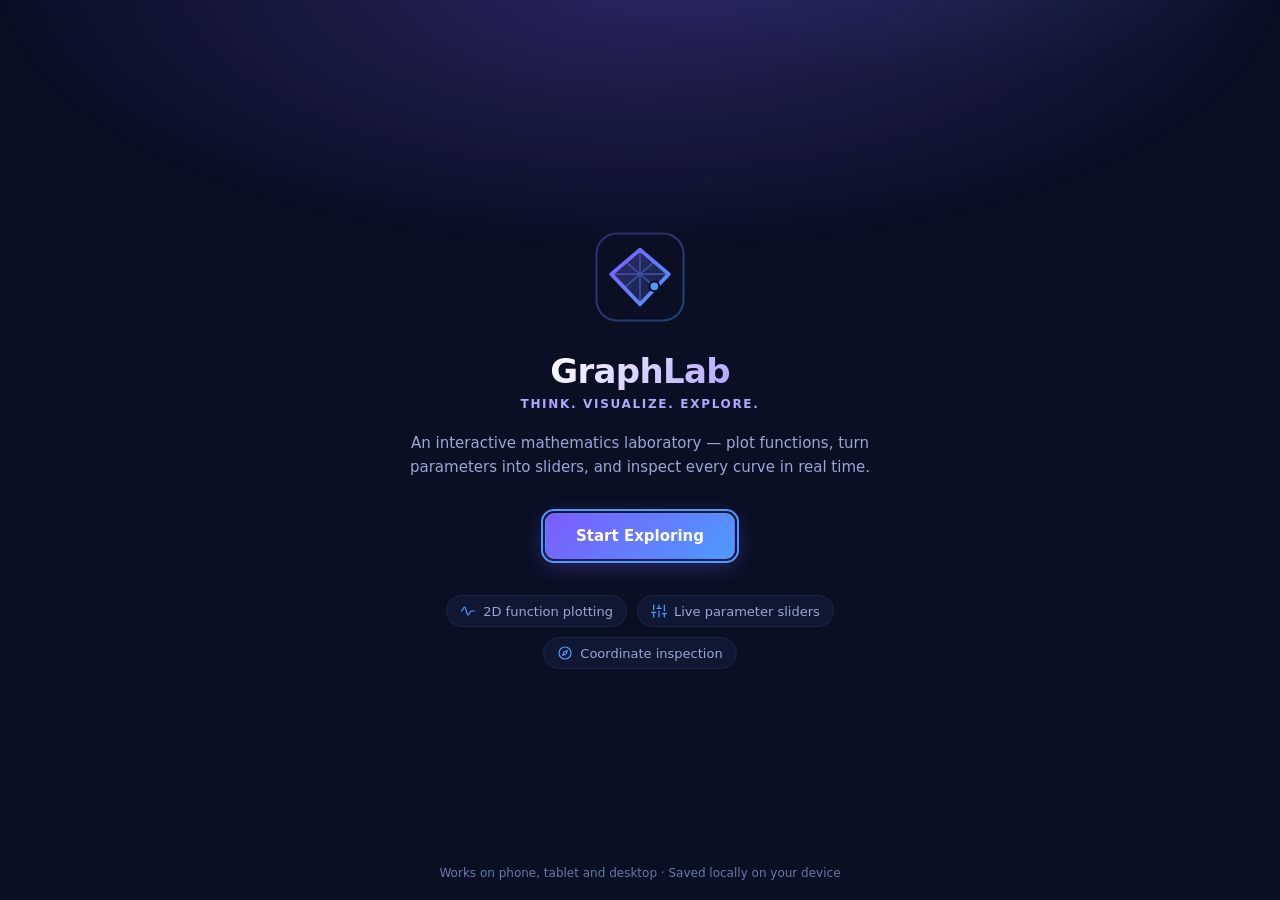
==== index.html @ 3c0cd913 "Add PWA support: installable app icon, manifest and offline service worker" ====
<!doctype html>
<html lang="en">
  <head>
    <meta charset="UTF-8" />
    <meta name="viewport" content="width=device-width, initial-scale=1.0, maximum-scale=1.0, user-scalable=no, viewport-fit=cover" />
    <meta name="theme-color" content="#0a0f24" />
    <meta name="mobile-web-app-capable" content="yes" />
    <meta name="apple-mobile-web-app-capable" content="yes" />
    <meta name="apple-mobile-web-app-status-bar-style" content="black-translucent" />
    <meta name="apple-mobile-web-app-title" content="GraphLab" />
    <link rel="manifest" href="./manifest.webmanifest" />
    <link rel="apple-touch-icon" href="./icons/apple-touch-icon.png" />
    <meta
      name="description"
      content="GraphLab - an interactive mathematics laboratory for exploring equations, functions and calculus."
    />
    <title>GraphLab - Think. Visualize. Explore.</title>
    <link rel="icon" type="image/png" sizes="32x32" href="./icons/favicon-32.png" />
    <link
      rel="icon"
      type="image/svg+xml"
      href="data:image/svg+xml,%3Csvg xmlns='http://www.w3.org/2000/svg' viewBox='0 0 64 64'%3E%3Crect width='64' height='64' rx='14' fill='%230a0f24'/%3E%3Cpath d='M12 46 L30 20 L44 38 L52 24' fill='none' stroke='%237c5cff' stroke-width='5' stroke-linecap='round' stroke-linejoin='round'/%3E%3Ccircle cx='30' cy='20' r='4.5' fill='%234d9bff'/%3E%3C/svg%3E"
    />
    <script type="module" crossorigin src="./assets/index-BhntzF3P.js"></script>
    <link rel="stylesheet" crossorigin href="./assets/index-BebjJDvP.css">
  </head>
  <body>
    <div id="root"></div>
  </body>
</html>
---- assets/index-BebjJDvP.css ----
@font-face{font-display:block;font-family:KaTeX_AMS;font-style:normal;font-weight:400;src:url(./KaTeX_AMS-Regular-BQhdFMY1.woff2) format("woff2"),url(./KaTeX_AMS-Regular-DMm9YOAa.woff) format("woff"),url(./KaTeX_AMS-Regular-DRggAlZN.ttf) format("truetype")}@font-face{font-display:block;font-family:KaTeX_Caligraphic;font-style:normal;font-weight:700;src:url(./KaTeX_Caligraphic-Bold-Dq_IR9rO.woff2) format("woff2"),url(./KaTeX_Caligraphic-Bold-BEiXGLvX.woff) format("woff"),url(./KaTeX_Caligraphic-Bold-ATXxdsX0.ttf) format("truetype")}@font-face{font-display:block;font-family:KaTeX_Caligraphic;font-style:normal;font-weight:400;src:url(./KaTeX_Caligraphic-Regular-Di6jR-x-.woff2) format("woff2"),url(./KaTeX_Caligraphic-Regular-CTRA-rTL.woff) format("woff"),url(./KaTeX_Caligraphic-Regular-wX97UBjC.ttf) format("truetype")}@font-face{font-display:block;font-family:KaTeX_Fraktur;font-style:normal;font-weight:700;src:url(./KaTeX_Fraktur-Bold-CL6g_b3V.woff2) format("woff2"),url(./KaTeX_Fraktur-Bold-BsDP51OF.woff) format("woff"),url(./KaTeX_Fraktur-Bold-BdnERNNW.ttf) format("truetype")}@font-face{font-display:block;font-family:KaTeX_Fraktur;font-style:normal;font-weight:400;src:url(./KaTeX_Fraktur-Regular-CTYiF6lA.woff2) format("woff2"),url(./KaTeX_Fraktur-Regular-Dxdc4cR9.woff) format("woff"),url(./KaTeX_Fraktur-Regular-CB_wures.ttf) format("truetype")}@font-face{font-display:block;font-family:KaTeX_Main;font-style:normal;font-weight:700;src:url(./KaTeX_Main-Bold-Cx986IdX.woff2) format("woff2"),url(./KaTeX_Main-Bold-Jm3AIy58.woff) format("woff"),url(./KaTeX_Main-Bold-waoOVXN0.ttf) format("truetype")}@font-face{font-display:block;font-family:KaTeX_Main;font-style:italic;font-weight:700;src:url(./KaTeX_Main-BoldItalic-DxDJ3AOS.woff2) format("woff2"),url(./KaTeX_Main-BoldItalic-SpSLRI95.woff) format("woff"),url(./KaTeX_Main-BoldItalic-DzxPMmG6.ttf) format("truetype")}@font-face{font-display:block;font-family:KaTeX_Main;font-style:italic;font-weight:400;src:url(./KaTeX_Main-Italic-NWA7e6Wa.woff2) format("woff2"),url(./KaTeX_Main-Italic-BMLOBm91.woff) format("woff"),url(./KaTeX_Main-Italic-3WenGoN9.ttf) format("truetype")}@font-face{font-display:block;font-family:KaTeX_Main;font-style:normal;font-weight:400;src:url(./KaTeX_Main-Regular-B22Nviop.woff2) format("woff2"),url(./KaTeX_Main-Regular-Dr94JaBh.woff) format("woff"),url(./KaTeX_Main-Regular-ypZvNtVU.ttf) format("truetype")}@font-face{font-display:block;font-family:KaTeX_Math;font-style:italic;font-weight:700;src:url(./KaTeX_Math-BoldItalic-CZnvNsCZ.woff2) format("woff2"),url(./KaTeX_Math-BoldItalic-iY-2wyZ7.woff) format("woff"),url(./KaTeX_Math-BoldItalic-B3XSjfu4.ttf) format("truetype")}@font-face{font-display:block;font-family:KaTeX_Math;font-style:italic;font-weight:400;src:url(./KaTeX_Math-Italic-t53AETM-.woff2) format("woff2"),url(./KaTeX_Math-Italic-DA0__PXp.woff) format("woff"),url(./KaTeX_Math-Italic-flOr_0UB.ttf) format("truetype")}@font-face{font-display:block;font-family:KaTeX_SansSerif;font-style:normal;font-weight:700;src:url(./KaTeX_SansSerif-Bold-D1sUS0GD.woff2) format("woff2"),url(./KaTeX_SansSerif-Bold-DbIhKOiC.woff) format("woff"),url(./KaTeX_SansSerif-Bold-CFMepnvq.ttf) format("truetype")}@font-face{font-display:block;font-family:KaTeX_SansSerif;font-style:italic;font-weight:400;src:url(./KaTeX_SansSerif-Italic-C3H0VqGB.woff2) format("woff2"),url(./KaTeX_SansSerif-Italic-DN2j7dab.woff) format("woff"),url(./KaTeX_SansSerif-Italic-YYjJ1zSn.ttf) format("truetype")}@font-face{font-display:block;font-family:KaTeX_SansSerif;font-style:normal;font-weight:400;src:url(./KaTeX_SansSerif-Regular-DDBCnlJ7.woff2) format("woff2"),url(./KaTeX_SansSerif-Regular-CS6fqUqJ.woff) format("woff"),url(./KaTeX_SansSerif-Regular-BNo7hRIc.ttf) format("truetype")}@font-face{font-display:block;font-family:KaTeX_Script;font-style:normal;font-weight:400;src:url(./KaTeX_Script-Regular-D3wIWfF6.woff2) format("woff2"),url(./KaTeX_Script-Regular-D5yQViql.woff) format("woff"),url(./KaTeX_Script-Regular-C5JkGWo-.ttf) format("truetype")}@font-face{font-display:block;font-family:KaTeX_Size1;font-style:normal;font-weight:400;src:url(./KaTeX_Size1-Regular-mCD8mA8B.woff2) format("woff2"),url(./KaTeX_Size1-Regular-C195tn64.woff) format("woff"),url(./KaTeX_Size1-Regular-Dbsnue_I.ttf) format("truetype")}@font-face{font-display:block;font-family:KaTeX_Size2;font-style:normal;font-weight:400;src:url(./KaTeX_Size2-Regular-Dy4dx90m.woff2) format("woff2"),url(./KaTeX_Size2-Regular-oD1tc_U0.woff) format("woff"),url(./KaTeX_Size2-Regular-B7gKUWhC.ttf) format("truetype")}@font-face{font-display:block;font-family:KaTeX_Size3;font-style:normal;font-weight:400;src:url([data-uri]) format("woff2"),url(./KaTeX_Size3-Regular-CTq5MqoE.woff) format("woff"),url(./KaTeX_Size3-Regular-DgpXs0kz.ttf) format("truetype")}@font-face{font-display:block;font-family:KaTeX_Size4;font-style:normal;font-weight:400;src:url(./KaTeX_Size4-Regular-Dl5lxZxV.woff2) format("woff2"),url(./KaTeX_Size4-Regular-BF-4gkZK.woff) format("woff"),url(./KaTeX_Size4-Regular-DWFBv043.ttf) format("truetype")}@font-face{font-display:block;font-family:KaTeX_Typewriter;font-style:normal;font-weight:400;src:url(./KaTeX_Typewriter-Regular-CO6r4hn1.woff2) format("woff2"),url(./KaTeX_Typewriter-Regular-C0xS9mPB.woff) format("woff"),url(./KaTeX_Typewriter-Regular-D3Ib7_Hf.ttf) format("truetype")}.katex{font: 1.21em KaTeX_Main,Times New Roman,serif;line-height:1.2;position:relative;text-indent:0;text-rendering:auto}.katex *{-ms-high-contrast-adjust:none!important;border-color:currentColor}.katex .katex-version:after{content:"0.16.47"}.katex .katex-mathml{border:0;-webkit-clip-path:inset(50%);clip-path:inset(50%);height:1px;overflow:hidden;padding:0;position:absolute;width:1px}.katex .katex-html>.newline{display:block}.katex .base{position:relative;white-space:nowrap;width:-webkit-min-content;width:-moz-min-content;width:min-content}.katex .base,.katex .strut{display:inline-block}.katex .textbf{font-weight:700}.katex .textit{font-style:italic}.katex .textrm{font-family:KaTeX_Main}.katex .textsf{font-family:KaTeX_SansSerif}.katex .texttt{font-family:KaTeX_Typewriter}.katex .mathnormal{font-family:KaTeX_Math;font-style:italic}.katex .mathit{font-family:KaTeX_Main;font-style:italic}.katex .mathrm{font-style:normal}.katex .mathbf{font-family:KaTeX_Main;font-weight:700}.katex .boldsymbol{font-family:KaTeX_Math;font-style:italic;font-weight:700}.katex .amsrm,.katex .mathbb,.katex .textbb{font-family:KaTeX_AMS}.katex .mathcal{font-family:KaTeX_Caligraphic}.katex .mathfrak,.katex .textfrak{font-family:KaTeX_Fraktur}.katex .mathboldfrak,.katex .textboldfrak{font-family:KaTeX_Fraktur;font-weight:700}.katex .mathtt{font-family:KaTeX_Typewriter}.katex .mathscr,.katex .textscr{font-family:KaTeX_Script}.katex .mathsf,.katex .textsf{font-family:KaTeX_SansSerif}.katex .mathboldsf,.katex .textboldsf{font-family:KaTeX_SansSerif;font-weight:700}.katex .mathitsf,.katex .mathsfit,.katex .textitsf{font-family:KaTeX_SansSerif;font-style:italic}.katex .mainrm{font-family:KaTeX_Main;font-style:normal}.katex .vlist-t{border-collapse:collapse;display:inline-table;table-layout:fixed}.katex .vlist-r{display:table-row}.katex .vlist{display:table-cell;position:relative;vertical-align:bottom}.katex .vlist>span{display:block;height:0;position:relative}.katex .vlist>span>span{display:inline-block}.katex .vlist>span>.pstrut{overflow:hidden;width:0}.katex .vlist-t2{margin-right:-2px}.katex .vlist-s{display:table-cell;font-size:1px;min-width:2px;vertical-align:bottom;width:2px}.katex .vbox{align-items:baseline;display:inline-flex;flex-direction:column}.katex .hbox{width:100%}.katex .hbox,.katex .thinbox{display:inline-flex;flex-direction:row}.katex .thinbox{max-width:0;width:0}.katex .msupsub{text-align:left}.katex .mfrac>span>span{text-align:center}.katex .mfrac .frac-line{border-bottom-style:solid;display:inline-block;width:100%}.katex .hdashline,.katex .hline,.katex .mfrac .frac-line,.katex .overline .overline-line,.katex .rule,.katex .underline .underline-line{min-height:1px}.katex .mspace{display:inline-block}.katex .smash{display:inline;line-height:0}.katex .clap,.katex .llap,.katex .rlap{position:relative;width:0}.katex .clap>.inner,.katex .llap>.inner,.katex .rlap>.inner{position:absolute}.katex .clap>.fix,.katex .llap>.fix,.katex .rlap>.fix{display:inline-block}.katex .llap>.inner{right:0}.katex .clap>.inner,.katex .rlap>.inner{left:0}.katex .clap>.inner>span{margin-left:-50%;margin-right:50%}.katex .rule{border:0 solid;display:inline-block;position:relative}.katex .hline,.katex .overline .overline-line,.katex .underline .underline-line{border-bottom-style:solid;display:inline-block;width:100%}.katex .hdashline{border-bottom-style:dashed;display:inline-block;width:100%}.katex .sqrt>.root{margin-left:.2777777778em;margin-right:-.5555555556em}.katex .fontsize-ensurer.reset-size1.size1,.katex .sizing.reset-size1.size1{font-size:1em}.katex .fontsize-ensurer.reset-size1.size2,.katex .sizing.reset-size1.size2{font-size:1.2em}.katex .fontsize-ensurer.reset-size1.size3,.katex .sizing.reset-size1.size3{font-size:1.4em}.katex .fontsize-ensurer.reset-size1.size4,.katex .sizing.reset-size1.size4{font-size:1.6em}.katex .fontsize-ensurer.reset-size1.size5,.katex .sizing.reset-size1.size5{font-size:1.8em}.katex .fontsize-ensurer.reset-size1.size6,.katex .sizing.reset-size1.size6{font-size:2em}.katex .fontsize-ensurer.reset-size1.size7,.katex .sizing.reset-size1.size7{font-size:2.4em}.katex .fontsize-ensurer.reset-size1.size8,.katex .sizing.reset-size1.size8{font-size:2.88em}.katex .fontsize-ensurer.reset-size1.size9,.katex .sizing.reset-size1.size9{font-size:3.456em}.katex .fontsize-ensurer.reset-size1.size10,.katex .sizing.reset-size1.size10{font-size:4.148em}.katex .fontsize-ensurer.reset-size1.size11,.katex .sizing.reset-size1.size11{font-size:4.976em}.katex .fontsize-ensurer.reset-size2.size1,.katex .sizing.reset-size2.size1{font-size:.8333333333em}.katex .fontsize-ensurer.reset-size2.size2,.katex .sizing.reset-size2.size2{font-size:1em}.katex .fontsize-ensurer.reset-size2.size3,.katex .sizing.reset-size2.size3{font-size:1.1666666667em}.katex .fontsize-ensurer.reset-size2.size4,.katex .sizing.reset-size2.size4{font-size:1.3333333333em}.katex .fontsize-ensurer.reset-size2.size5,.katex .sizing.reset-size2.size5{font-size:1.5em}.katex .fontsize-ensurer.reset-size2.size6,.katex .sizing.reset-size2.size6{font-size:1.6666666667em}.katex .fontsize-ensurer.reset-size2.size7,.katex .sizing.reset-size2.size7{font-size:2em}.katex .fontsize-ensurer.reset-size2.size8,.katex .sizing.reset-size2.size8{font-size:2.4em}.katex .fontsize-ensurer.reset-size2.size9,.katex .sizing.reset-size2.size9{font-size:2.88em}.katex .fontsize-ensurer.reset-size2.size10,.katex .sizing.reset-size2.size10{font-size:3.4566666667em}.katex .fontsize-ensurer.reset-size2.size11,.katex .sizing.reset-size2.size11{font-size:4.1466666667em}.katex .fontsize-ensurer.reset-size3.size1,.katex .sizing.reset-size3.size1{font-size:.7142857143em}.katex .fontsize-ensurer.reset-size3.size2,.katex .sizing.reset-size3.size2{font-size:.8571428571em}.katex .fontsize-ensurer.reset-size3.size3,.katex .sizing.reset-size3.size3{font-size:1em}.katex .fontsize-ensurer.reset-size3.size4,.katex .sizing.reset-size3.size4{font-size:1.1428571429em}.katex .fontsize-ensurer.reset-size3.size5,.katex .sizing.reset-size3.size5{font-size:1.2857142857em}.katex .fontsize-ensurer.reset-size3.size6,.katex .sizing.reset-size3.size6{font-size:1.4285714286em}.katex .fontsize-ensurer.reset-size3.size7,.katex .sizing.reset-size3.size7{font-size:1.7142857143em}.katex .fontsize-ensurer.reset-size3.size8,.katex .sizing.reset-size3.size8{font-size:2.0571428571em}.katex .fontsize-ensurer.reset-size3.size9,.katex .sizing.reset-size3.size9{font-size:2.4685714286em}.katex .fontsize-ensurer.reset-size3.size10,.katex .sizing.reset-size3.size10{font-size:2.9628571429em}.katex .fontsize-ensurer.reset-size3.size11,.katex .sizing.reset-size3.size11{font-size:3.5542857143em}.katex .fontsize-ensurer.reset-size4.size1,.katex .sizing.reset-size4.size1{font-size:.625em}.katex .fontsize-ensurer.reset-size4.size2,.katex .sizing.reset-size4.size2{font-size:.75em}.katex .fontsize-ensurer.reset-size4.size3,.katex .sizing.reset-size4.size3{font-size:.875em}.katex .fontsize-ensurer.reset-size4.size4,.katex .sizing.reset-size4.size4{font-size:1em}.katex .fontsize-ensurer.reset-size4.size5,.katex .sizing.reset-size4.size5{font-size:1.125em}.katex .fontsize-ensurer.reset-size4.size6,.katex .sizing.reset-size4.size6{font-size:1.25em}.katex .fontsize-ensurer.reset-size4.size7,.katex .sizing.reset-size4.size7{font-size:1.5em}.katex .fontsize-ensurer.reset-size4.size8,.katex .sizing.reset-size4.size8{font-size:1.8em}.katex .fontsize-ensurer.reset-size4.size9,.katex .sizing.reset-size4.size9{font-size:2.16em}.katex .fontsize-ensurer.reset-size4.size10,.katex .sizing.reset-size4.size10{font-size:2.5925em}.katex .fontsize-ensurer.reset-size4.size11,.katex .sizing.reset-size4.size11{font-size:3.11em}.katex .fontsize-ensurer.reset-size5.size1,.katex .sizing.reset-size5.size1{font-size:.5555555556em}.katex .fontsize-ensurer.reset-size5.size2,.katex .sizing.reset-size5.size2{font-size:.6666666667em}.katex .fontsize-ensurer.reset-size5.size3,.katex .sizing.reset-size5.size3{font-size:.7777777778em}.katex .fontsize-ensurer.reset-size5.size4,.katex .sizing.reset-size5.size4{font-size:.8888888889em}.katex .fontsize-ensurer.reset-size5.size5,.katex .sizing.reset-size5.size5{font-size:1em}.katex .fontsize-ensurer.reset-size5.size6,.katex .sizing.reset-size5.size6{font-size:1.1111111111em}.katex .fontsize-ensurer.reset-size5.size7,.katex .sizing.reset-size5.size7{font-size:1.3333333333em}.katex .fontsize-ensurer.reset-size5.size8,.katex .sizing.reset-size5.size8{font-size:1.6em}.katex .fontsize-ensurer.reset-size5.size9,.katex .sizing.reset-size5.size9{font-size:1.92em}.katex .fontsize-ensurer.reset-size5.size10,.katex .sizing.reset-size5.size10{font-size:2.3044444444em}.katex .fontsize-ensurer.reset-size5.size11,.katex .sizing.reset-size5.size11{font-size:2.7644444444em}.katex .fontsize-ensurer.reset-size6.size1,.katex .sizing.reset-size6.size1{font-size:.5em}.katex .fontsize-ensurer.reset-size6.size2,.katex .sizing.reset-size6.size2{font-size:.6em}.katex .fontsize-ensurer.reset-size6.size3,.katex .sizing.reset-size6.size3{font-size:.7em}.katex .fontsize-ensurer.reset-size6.size4,.katex .sizing.reset-size6.size4{font-size:.8em}.katex .fontsize-ensurer.reset-size6.size5,.katex .sizing.reset-size6.size5{font-size:.9em}.katex .fontsize-ensurer.reset-size6.size6,.katex .sizing.reset-size6.size6{font-size:1em}.katex .fontsize-ensurer.reset-size6.size7,.katex .sizing.reset-size6.size7{font-size:1.2em}.katex .fontsize-ensurer.reset-size6.size8,.katex .sizing.reset-size6.size8{font-size:1.44em}.katex .fontsize-ensurer.reset-size6.size9,.katex .sizing.reset-size6.size9{font-size:1.728em}.katex .fontsize-ensurer.reset-size6.size10,.katex .sizing.reset-size6.size10{font-size:2.074em}.katex .fontsize-ensurer.reset-size6.size11,.katex .sizing.reset-size6.size11{font-size:2.488em}.katex .fontsize-ensurer.reset-size7.size1,.katex .sizing.reset-size7.size1{font-size:.4166666667em}.katex .fontsize-ensurer.reset-size7.size2,.katex .sizing.reset-size7.size2{font-size:.5em}.katex .fontsize-ensurer.reset-size7.size3,.katex .sizing.reset-size7.size3{font-size:.5833333333em}.katex .fontsize-ensurer.reset-size7.size4,.katex .sizing.reset-size7.size4{font-size:.6666666667em}.katex .fontsize-ensurer.reset-size7.size5,.katex .sizing.reset-size7.size5{font-size:.75em}.katex .fontsize-ensurer.reset-size7.size6,.katex .sizing.reset-size7.size6{font-size:.8333333333em}.katex .fontsize-ensurer.reset-size7.size7,.katex .sizing.reset-size7.size7{font-size:1em}.katex .fontsize-ensurer.reset-size7.size8,.katex .sizing.reset-size7.size8{font-size:1.2em}.katex .fontsize-ensurer.reset-size7.size9,.katex .sizing.reset-size7.size9{font-size:1.44em}.katex .fontsize-ensurer.reset-size7.size10,.katex .sizing.reset-size7.size10{font-size:1.7283333333em}.katex .fontsize-ensurer.reset-size7.size11,.katex .sizing.reset-size7.size11{font-size:2.0733333333em}.katex .fontsize-ensurer.reset-size8.size1,.katex .sizing.reset-size8.size1{font-size:.3472222222em}.katex .fontsize-ensurer.reset-size8.size2,.katex .sizing.reset-size8.size2{font-size:.4166666667em}.katex .fontsize-ensurer.reset-size8.size3,.katex .sizing.reset-size8.size3{font-size:.4861111111em}.katex .fontsize-ensurer.reset-size8.size4,.katex .sizing.reset-size8.size4{font-size:.5555555556em}.katex .fontsize-ensurer.reset-size8.size5,.katex .sizing.reset-size8.size5{font-size:.625em}.katex .fontsize-ensurer.reset-size8.size6,.katex .sizing.reset-size8.size6{font-size:.6944444444em}.katex .fontsize-ensurer.reset-size8.size7,.katex .sizing.reset-size8.size7{font-size:.8333333333em}.katex .fontsize-ensurer.reset-size8.size8,.katex .sizing.reset-size8.size8{font-size:1em}.katex .fontsize-ensurer.reset-size8.size9,.katex .sizing.reset-size8.size9{font-size:1.2em}.katex .fontsize-ensurer.reset-size8.size10,.katex .sizing.reset-size8.size10{font-size:1.4402777778em}.katex .fontsize-ensurer.reset-size8.size11,.katex .sizing.reset-size8.size11{font-size:1.7277777778em}.katex .fontsize-ensurer.reset-size9.size1,.katex .sizing.reset-size9.size1{font-size:.2893518519em}.katex .fontsize-ensurer.reset-size9.size2,.katex .sizing.reset-size9.size2{font-size:.3472222222em}.katex .fontsize-ensurer.reset-size9.size3,.katex .sizing.reset-size9.size3{font-size:.4050925926em}.katex .fontsize-ensurer.reset-size9.size4,.katex .sizing.reset-size9.size4{font-size:.462962963em}.katex .fontsize-ensurer.reset-size9.size5,.katex .sizing.reset-size9.size5{font-size:.5208333333em}.katex .fontsize-ensurer.reset-size9.size6,.katex .sizing.reset-size9.size6{font-size:.5787037037em}.katex .fontsize-ensurer.reset-size9.size7,.katex .sizing.reset-size9.size7{font-size:.6944444444em}.katex .fontsize-ensurer.reset-size9.size8,.katex .sizing.reset-size9.size8{font-size:.8333333333em}.katex .fontsize-ensurer.reset-size9.size9,.katex .sizing.reset-size9.size9{font-size:1em}.katex .fontsize-ensurer.reset-size9.size10,.katex .sizing.reset-size9.size10{font-size:1.2002314815em}.katex .fontsize-ensurer.reset-size9.size11,.katex .sizing.reset-size9.size11{font-size:1.4398148148em}.katex .fontsize-ensurer.reset-size10.size1,.katex .sizing.reset-size10.size1{font-size:.2410800386em}.katex .fontsize-ensurer.reset-size10.size2,.katex .sizing.reset-size10.size2{font-size:.2892960463em}.katex .fontsize-ensurer.reset-size10.size3,.katex .sizing.reset-size10.size3{font-size:.337512054em}.katex .fontsize-ensurer.reset-size10.size4,.katex .sizing.reset-size10.size4{font-size:.3857280617em}.katex .fontsize-ensurer.reset-size10.size5,.katex .sizing.reset-size10.size5{font-size:.4339440694em}.katex .fontsize-ensurer.reset-size10.size6,.katex .sizing.reset-size10.size6{font-size:.4821600771em}.katex .fontsize-ensurer.reset-size10.size7,.katex .sizing.reset-size10.size7{font-size:.5785920926em}.katex .fontsize-ensurer.reset-size10.size8,.katex .sizing.reset-size10.size8{font-size:.6943105111em}.katex .fontsize-ensurer.reset-size10.size9,.katex .sizing.reset-size10.size9{font-size:.8331726133em}.katex .fontsize-ensurer.reset-size10.size10,.katex .sizing.reset-size10.size10{font-size:1em}.katex .fontsize-ensurer.reset-size10.size11,.katex .sizing.reset-size10.size11{font-size:1.1996142719em}.katex .fontsize-ensurer.reset-size11.size1,.katex .sizing.reset-size11.size1{font-size:.2009646302em}.katex .fontsize-ensurer.reset-size11.size2,.katex .sizing.reset-size11.size2{font-size:.2411575563em}.katex .fontsize-ensurer.reset-size11.size3,.katex .sizing.reset-size11.size3{font-size:.2813504823em}.katex .fontsize-ensurer.reset-size11.size4,.katex .sizing.reset-size11.size4{font-size:.3215434084em}.katex .fontsize-ensurer.reset-size11.size5,.katex .sizing.reset-size11.size5{font-size:.3617363344em}.katex .fontsize-ensurer.reset-size11.size6,.katex .sizing.reset-size11.size6{font-size:.4019292605em}.katex .fontsize-ensurer.reset-size11.size7,.katex .sizing.reset-size11.size7{font-size:.4823151125em}.katex .fontsize-ensurer.reset-size11.size8,.katex .sizing.reset-size11.size8{font-size:.578778135em}.katex .fontsize-ensurer.reset-size11.size9,.katex .sizing.reset-size11.size9{font-size:.6945337621em}.katex .fontsize-ensurer.reset-size11.size10,.katex .sizing.reset-size11.size10{font-size:.8336012862em}.katex .fontsize-ensurer.reset-size11.size11,.katex .sizing.reset-size11.size11{font-size:1em}.katex .delimsizing.size1{font-family:KaTeX_Size1}.katex .delimsizing.size2{font-family:KaTeX_Size2}.katex .delimsizing.size3{font-family:KaTeX_Size3}.katex .delimsizing.size4{font-family:KaTeX_Size4}.katex .delimsizing.mult .delim-size1>span{font-family:KaTeX_Size1}.katex .delimsizing.mult .delim-size4>span{font-family:KaTeX_Size4}.katex .nulldelimiter{display:inline-block;width:.12em}.katex .delimcenter,.katex .op-symbol{position:relative}.katex .op-symbol.small-op{font-family:KaTeX_Size1}.katex .op-symbol.large-op{font-family:KaTeX_Size2}.katex .accent>.vlist-t,.katex .op-limits>.vlist-t{text-align:center}.katex .accent .accent-body{position:relative}.katex .accent .accent-body:not(.accent-full){width:0}.katex .overlay{display:block}.katex .mtable .vertical-separator{display:inline-block;min-width:1px}.katex .mtable .arraycolsep{display:inline-block}.katex .mtable .col-align-c>.vlist-t{text-align:center}.katex .mtable .col-align-l>.vlist-t{text-align:left}.katex .mtable .col-align-r>.vlist-t{text-align:right}.katex .svg-align{text-align:left}.katex svg{fill:currentColor;stroke:currentColor;display:block;height:inherit;position:absolute;width:100%}.katex svg path{stroke:none}.katex svg{fill-rule:nonzero;fill-opacity:1;stroke-width:1;stroke-linecap:butt;stroke-linejoin:miter;stroke-miterlimit:4;stroke-dasharray:none;stroke-dashoffset:0;stroke-opacity:1}.katex img{border-style:none;max-height:none;max-width:none;min-height:0;min-width:0}.katex .stretchy{display:block;overflow:hidden;position:relative;width:100%}.katex .stretchy:after,.katex .stretchy:before{content:""}.katex .hide-tail{overflow:hidden;position:relative;width:100%}.katex .halfarrow-left{left:0;overflow:hidden;position:absolute;width:50.2%}.katex .halfarrow-right{overflow:hidden;position:absolute;right:0;width:50.2%}.katex .brace-left{left:0;overflow:hidden;position:absolute;width:25.1%}.katex .brace-center{left:25%;overflow:hidden;position:absolute;width:50%}.katex .brace-right{overflow:hidden;position:absolute;right:0;width:25.1%}.katex .x-arrow-pad{padding:0 .5em}.katex .cd-arrow-pad{padding:0 .55556em 0 .27778em}.katex .mover,.katex .munder,.katex .x-arrow{text-align:center}.katex .boxpad{padding:0 .3em}.katex .fbox,.katex .fcolorbox{border:.04em solid;box-sizing:border-box}.katex .cancel-pad{padding:0 .2em}.katex .cancel-lap{margin-left:-.2em;margin-right:-.2em}.katex .sout{border-bottom-style:solid;border-bottom-width:.08em}.katex .angl{border-right:.049em solid;border-top:.049em solid;box-sizing:border-box;margin-right:.03889em}.katex .anglpad{padding:0 .03889em}.katex .eqn-num:before{content:"(" counter(katexEqnNo) ")";counter-increment:katexEqnNo}.katex .mml-eqn-num:before{content:"(" counter(mmlEqnNo) ")";counter-increment:mmlEqnNo}.katex .mtr-glue{width:50%}.katex .cd-vert-arrow{display:inline-block;position:relative}.katex .cd-label-left{display:inline-block;position:absolute;right:calc(50% + .3em);text-align:left}.katex .cd-label-right{display:inline-block;left:calc(50% + .3em);position:absolute;text-align:right}.katex-display{display:block;margin:1em 0;text-align:center}.katex-display>.katex{display:block;text-align:center;white-space:nowrap}.katex-display>.katex>.katex-html{display:block;position:relative}.katex-display>.katex>.katex-html>.tag{position:absolute;right:0}.katex-display.leqno>.katex>.katex-html>.tag{left:0;right:auto}.katex-display.fleqn>.katex{padding-left:2em;text-align:left}body{counter-reset:katexEqnNo mmlEqnNo}:root{--bg: #0a0f24;--bg-elev: #0f1630;--panel: #111a38;--panel-alt: #0d1430;--border: #233059;--border-soft: #1a2547;--text: #e7ecff;--text-dim: #9aa6d4;--text-faint: #6b78a8;--violet: #7c5cff;--blue: #4d9bff;--lavender: #b3a6ff;--success: #41d6a3;--danger: #ff6b7d;--warning: #ffcf6b;--radius: 12px;--radius-sm: 9px;--topbar-h: 52px;--font: "Inter", ui-sans-serif, system-ui, -apple-system, "Segoe UI", Roboto, sans-serif;--mono: ui-monospace, SFMono-Regular, "SF Mono", Menlo, Consolas, monospace;color-scheme:dark}*{box-sizing:border-box}html,body,#root{height:100%;margin:0}body{font-family:var(--font);background:var(--bg);color:var(--text);-webkit-font-smoothing:antialiased;text-rendering:optimizeLegibility;overscroll-behavior:none}button,input,select{font:inherit;color:inherit}button{cursor:pointer;border:none;background:none}h1,h2,h3,p,ul{margin:0}ul{padding:0;list-style:none}code{font-family:var(--mono);font-size:.85em;background:#7c5cff1f;color:var(--lavender);padding:1px 5px;border-radius:5px}:focus-visible{outline:2px solid var(--blue);outline-offset:2px}.btn{display:inline-flex;align-items:center;justify-content:center;gap:8px;padding:9px 16px;border-radius:var(--radius-sm);font-weight:600;font-size:14px;border:1px solid transparent;transition:background .15s,border-color .15s,transform .08s}.btn:active{transform:translateY(1px)}.btn-sm{padding:6px 11px;font-size:13px}.btn-lg{padding:13px 30px;font-size:15px}.btn-primary{background:linear-gradient(135deg,var(--violet),var(--blue));color:#fff;box-shadow:0 6px 22px #7c5cff59}.btn-primary:hover{box-shadow:0 8px 28px #7c5cff80}.btn-ghost{background:#7c5cff1a;color:var(--text);border-color:var(--border)}.btn-ghost:hover{background:#7c5cff33}.icon-btn{display:inline-flex;align-items:center;justify-content:center;width:38px;height:38px;border-radius:10px;color:var(--text-dim);border:1px solid transparent;transition:background .15s,color .15s,border-color .15s}.icon-btn:hover{background:#7c5cff1f;color:var(--text)}.icon-btn:disabled{opacity:.35;cursor:not-allowed}.icon-btn.is-active{background:#4d9bff2e;color:var(--blue);border-color:#4d9bff66}.icon-btn.sm{width:30px;height:30px;border-radius:8px}.icon-btn.danger:hover{background:#ff6b7d26;color:var(--danger)}.welcome{position:relative;min-height:100dvh;display:flex;flex-direction:column;align-items:center;justify-content:center;padding:32px 22px;overflow:hidden}.welcome-glow{position:absolute;inset:-30% -10% auto;height:70%;background:radial-gradient(60% 60% at 50% 40%,rgba(124,92,255,.28),transparent 70%),radial-gradient(40% 50% at 70% 20%,rgba(77,155,255,.18),transparent 70%);filter:blur(10px);pointer-events:none}.welcome-inner{position:relative;display:flex;flex-direction:column;align-items:center;text-align:center;max-width:480px;gap:6px}.welcome-title{margin-top:22px;font-size:34px;letter-spacing:-.02em;font-weight:700;background:linear-gradient(120deg,#fff,var(--lavender));-webkit-background-clip:text;background-clip:text;color:transparent}.welcome-tagline{color:var(--lavender);font-weight:600;letter-spacing:.14em;text-transform:uppercase;font-size:12px}.welcome-blurb{margin-top:14px;color:var(--text-dim);line-height:1.6;font-size:15px}.welcome .btn-lg{margin-top:28px}.welcome-features{display:flex;flex-wrap:wrap;gap:10px;justify-content:center;margin-top:30px}.welcome-features li{display:inline-flex;align-items:center;gap:7px;padding:7px 13px;font-size:13px;color:var(--text-dim);background:#111a38cc;border:1px solid var(--border-soft);border-radius:999px}.welcome-features svg{color:var(--blue)}.welcome-footer{position:absolute;bottom:20px;font-size:12px;color:var(--text-faint)}.workspace{display:flex;flex-direction:column;height:100dvh}.topbar{flex:0 0 var(--topbar-h);height:var(--topbar-h);display:flex;align-items:center;justify-content:space-between;gap:10px;padding:0 10px;background:var(--bg-elev);border-bottom:1px solid var(--border-soft);z-index:30}.topbar-left,.topbar-right{display:flex;align-items:center;gap:4px;min-width:0}.topbar-left{gap:9px;flex:1}.workspace-name{background:transparent;border:1px solid transparent;border-radius:8px;padding:6px 8px;font-weight:600;font-size:14px;min-width:0;width:100%;max-width:320px;text-overflow:ellipsis}.workspace-name:hover{border-color:var(--border-soft)}.workspace-name:focus{border-color:var(--blue);background:var(--panel-alt)}.workspace-body{position:relative;flex:1;min-height:0;display:flex;overflow:hidden}.graph-canvas{position:relative;flex:1;min-width:0;min-height:0;background:var(--bg);touch-action:none;overflow:hidden}.graph-canvas-el{display:block;width:100%;height:100%;cursor:grab}.graph-canvas-el:active{cursor:grabbing}.canvas-toolbar{position:absolute;top:10px;right:10px;display:flex;flex-direction:column;gap:6px;padding:6px;background:#0f1630d1;backdrop-filter:blur(10px);border:1px solid var(--border-soft);border-radius:12px}.canvas-toolbar .icon-btn{width:34px;height:34px}.canvas-readout{position:absolute;left:10px;bottom:10px;display:flex;gap:12px;align-items:center;padding:6px 12px;font-size:12.5px;font-family:var(--mono);color:var(--text-dim);background:#0f1630d9;backdrop-filter:blur(10px);border:1px solid var(--border-soft);border-radius:10px}.canvas-readout strong{color:var(--text);font-weight:600}.canvas-readout em{color:var(--text-faint);font-style:normal;font-size:11px}.canvas-empty{position:absolute;inset:0;display:grid;place-items:center;color:var(--text-faint);pointer-events:none}.panel{display:flex;flex-direction:column;width:384px;background:var(--panel);border-left:1px solid var(--border-soft);min-height:0}.sheet-handle{display:none}.panel-tabs{display:flex;gap:4px;padding:8px;border-bottom:1px solid var(--border-soft);background:var(--panel-alt)}.panel-tabs button{flex:1;display:inline-flex;align-items:center;justify-content:center;gap:6px;padding:9px 6px;font-size:13px;font-weight:600;color:var(--text-faint);border-radius:9px;transition:background .15s,color .15s}.panel-tabs button:hover{color:var(--text-dim);background:#7c5cff14}.panel-tabs button.is-active{color:var(--text);background:#7c5cff2e}.tab-badge{min-width:18px;height:18px;padding:0 5px;border-radius:9px;background:var(--violet);color:#fff;font-size:11px;display:inline-grid;place-items:center}.panel-body{flex:1;overflow-y:auto;overscroll-behavior:contain;padding:14px}.panel-section{display:flex;flex-direction:column;gap:12px}.panel-head{display:flex;align-items:center;justify-content:space-between}.panel-title{font-size:13px;text-transform:uppercase;letter-spacing:.1em;color:var(--text-faint);font-weight:700}.panel-count{font-size:12px;color:var(--text-faint);font-family:var(--mono)}.empty-state{display:flex;flex-direction:column;align-items:center;gap:10px;text-align:center;padding:28px 16px;color:var(--text-faint);border:1px dashed var(--border);border-radius:var(--radius);font-size:13.5px;line-height:1.5}.empty-state svg{color:var(--violet)}.eq-list{display:flex;flex-direction:column;gap:10px}.eq-row{padding:10px;border:1px solid var(--border-soft);border-radius:var(--radius);background:var(--panel-alt);transition:border-color .15s,opacity .15s}.eq-row.is-hidden{opacity:.55}.eq-row-top{display:flex;align-items:center;gap:6px}.eq-color-wrap{position:relative;width:22px;height:22px;flex:0 0 auto}.eq-color-dot{position:absolute;inset:3px;border-radius:50%;box-shadow:0 0 0 2px #0a0f24e6,0 0 10px #7c5cff66}.eq-color-input{position:absolute;inset:0;opacity:0;width:100%;height:100%;cursor:pointer}.eq-input-wrap{flex:1;min-width:0;display:flex;align-items:center;gap:6px;background:var(--bg);border:1px solid var(--border);border-radius:9px;padding:0 8px}.eq-input-wrap:focus-within{border-color:var(--blue);box-shadow:0 0 0 3px #4d9bff29}.eq-lhs{color:var(--text-faint);font-family:var(--mono);font-size:13px}.eq-input{flex:1;min-width:0;background:transparent;border:none;outline:none;padding:9px 0;font-family:var(--mono);font-size:14px}.eq-input::placeholder{color:var(--text-faint)}.eq-row-preview{margin-top:8px;min-height:22px;padding-left:4px;color:var(--text);overflow-x:auto}.eq-hint{font-size:12px;color:var(--text-faint)}.eq-error{font-size:12.5px;color:var(--danger)}.eq-swatches{display:flex;gap:6px;margin-top:8px;padding-left:4px}.swatch{width:16px;height:16px;border-radius:50%;border:1px solid rgba(255,255,255,.15)}.swatch:hover{transform:scale(1.15)}.syntax-help{margin-top:4px;border:1px solid var(--border-soft);border-radius:var(--radius);padding:10px 12px;background:var(--panel-alt);font-size:12.5px;color:var(--text-dim);line-height:1.55}.syntax-help summary{cursor:pointer;font-weight:600;color:var(--text)}.syntax-help p{margin-top:8px}.syntax-list{font-family:var(--mono);font-size:11.5px;color:var(--text-faint);word-spacing:2px}.slider-list{display:flex;flex-direction:column;gap:14px}.slider-row{padding:12px;border:1px solid var(--border-soft);border-radius:var(--radius);background:var(--panel-alt)}.slider-row-head{display:flex;align-items:center;justify-content:space-between;margin-bottom:10px}.slider-name{font-size:18px;color:var(--lavender)}.slider-value-input{width:84px;text-align:right;background:var(--bg);border:1px solid var(--border);border-radius:8px;padding:6px 9px;font-family:var(--mono);font-size:13px}.slider-value-input:focus{outline:none;border-color:var(--blue)}.slider-range{-webkit-appearance:none;appearance:none;width:100%;height:6px;border-radius:999px;background:linear-gradient(90deg,var(--violet),var(--blue));outline:none}.slider-range::-webkit-slider-thumb{-webkit-appearance:none;appearance:none;width:20px;height:20px;border-radius:50%;background:#fff;border:3px solid var(--violet);box-shadow:0 2px 8px #00000080;cursor:grab}.slider-range::-moz-range-thumb{width:18px;height:18px;border-radius:50%;background:#fff;border:3px solid var(--violet);cursor:grab}.slider-bounds{display:flex;gap:8px;margin-top:10px}.slider-bounds label{flex:1;display:flex;flex-direction:column;gap:3px;font-size:10.5px;text-transform:uppercase;letter-spacing:.06em;color:var(--text-faint)}.slider-bounds input{width:100%;background:var(--bg);border:1px solid var(--border);border-radius:7px;padding:5px 7px;font-family:var(--mono);font-size:12px}.settings-group{display:flex;flex-direction:column;gap:4px;padding:8px 12px;border:1px solid var(--border-soft);border-radius:var(--radius);background:var(--panel-alt)}.toggle-row{display:flex;align-items:center;justify-content:space-between;padding:8px 0;font-size:14px;border-bottom:1px solid var(--border-soft)}.toggle-row:last-child{border-bottom:none}.switch{position:relative;width:42px;height:24px;flex:0 0 auto}.switch input{position:absolute;opacity:0;width:100%;height:100%;margin:0;cursor:pointer}.switch-track{position:absolute;inset:0;border-radius:999px;background:#26314f;transition:background .18s}.switch-thumb{position:absolute;top:3px;left:3px;width:18px;height:18px;border-radius:50%;background:#cbd4f5;transition:transform .18s}.switch.is-on .switch-track{background:linear-gradient(135deg,var(--violet),var(--blue))}.switch.is-on .switch-thumb{transform:translate(18px);background:#fff}.field-row{display:flex;align-items:center;justify-content:space-between;gap:12px;padding:9px 0;font-size:14px}.field-row+.field-row{border-top:1px solid var(--border-soft)}.field-row select{background:var(--bg);border:1px solid var(--border);border-radius:8px;padding:7px 9px;font-size:13px}.segmented{display:inline-flex;border:1px solid var(--border);border-radius:9px;overflow:hidden;background:var(--bg)}.segmented button{padding:7px 13px;font-size:12.5px;color:var(--text-faint)}.segmented button.is-active{background:#4d9bff33;color:var(--text)}.settings-note{font-size:12px;color:var(--text-faint);line-height:1.55}.menu-wrap{position:relative}.dropdown{position:absolute;top:calc(100% + 8px);right:0;width:260px;background:var(--bg-elev);border:1px solid var(--border);border-radius:var(--radius);box-shadow:0 20px 50px #0000008c;padding:8px;z-index:40}.dropdown-head{font-size:11px;text-transform:uppercase;letter-spacing:.1em;color:var(--text-faint);padding:6px 8px}.dropdown-list{max-height:240px;overflow-y:auto}.dropdown-list li{display:flex;align-items:center;gap:2px}.dropdown-item{flex:1;display:flex;align-items:center;justify-content:space-between;gap:8px;padding:9px 10px;border-radius:8px;font-size:13.5px;color:var(--text-dim);text-align:left;min-width:0}.dropdown-item:hover{background:#7c5cff24;color:var(--text)}.dropdown-item.is-active{color:var(--text)}.dropdown-item-name{overflow:hidden;text-overflow:ellipsis;white-space:nowrap}.dropdown-del{padding:7px;border-radius:7px;color:var(--text-faint)}.dropdown-del:hover{color:var(--danger);background:#ff6b7d24}.dropdown-item.new{width:100%;margin-top:6px;color:var(--blue);justify-content:flex-start;border-top:1px solid var(--border-soft);border-radius:0 0 8px 8px;padding-top:11px}@media (max-width: 860px){.workspace-body{display:block}.graph-canvas{position:absolute;inset:0}.panel{position:absolute;left:0;right:0;bottom:0;width:100%;height:48%;border-left:none;border-top:1px solid var(--border);border-radius:16px 16px 0 0;box-shadow:0 -14px 40px #00000073;transition:height .24s cubic-bezier(.4,0,.2,1);z-index:20}.panel.sheet-peek{height:74px}.panel.sheet-half{height:46%}.panel.sheet-full{height:84%}.sheet-handle{display:flex;justify-content:center;align-items:center;height:20px;flex:0 0 20px;cursor:grab;touch-action:none}.sheet-grip{width:42px;height:4px;border-radius:999px;background:var(--border)}.canvas-readout{bottom:auto;top:10px;left:10px;font-size:11.5px}.canvas-toolbar{top:10px;right:10px}.welcome-title{font-size:30px}}@media (max-width: 420px){.panel-tabs button{font-size:12px;gap:4px;padding:9px 2px}.panel-tabs button svg{display:none}.workspace-name{max-width:150px}}@media (prefers-reduced-motion: reduce){*{transition:none!important}}.eq-row-preview .katex{font-size:1.05em}.slider-name .katex{font-size:1.15em}
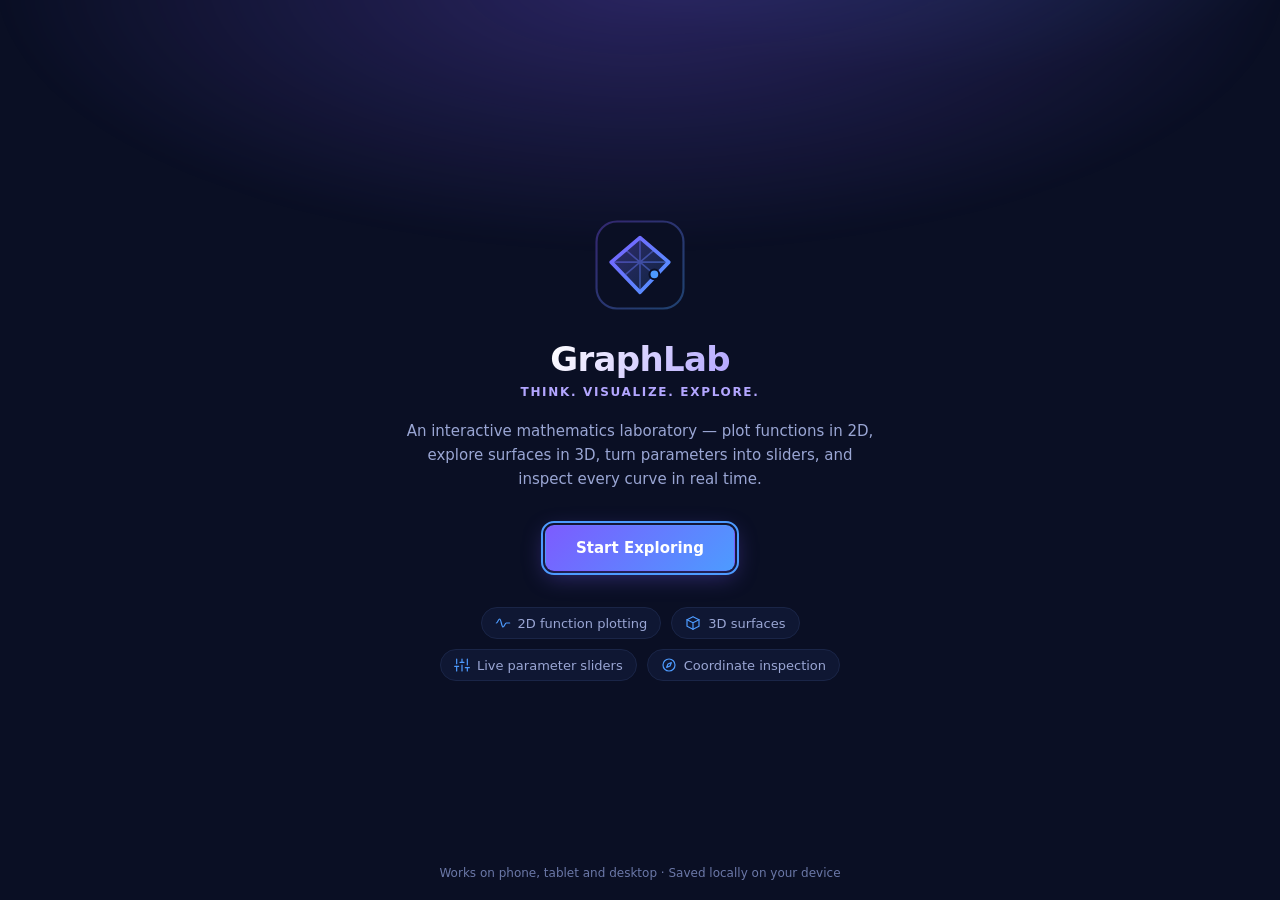
==== commit 72ed431e: "Add 3D mode: Three.js surface laboratory with 2D/3D switching" ====
--- a/index.html
+++ b/index.html
@@ -21,8 +21,8 @@
       type="image/svg+xml"
       href="data:image/svg+xml,%3Csvg xmlns='http://www.w3.org/2000/svg' viewBox='0 0 64 64'%3E%3Crect width='64' height='64' rx='14' fill='%230a0f24'/%3E%3Cpath d='M12 46 L30 20 L44 38 L52 24' fill='none' stroke='%237c5cff' stroke-width='5' stroke-linecap='round' stroke-linejoin='round'/%3E%3Ccircle cx='30' cy='20' r='4.5' fill='%234d9bff'/%3E%3C/svg%3E"
     />
-    <script type="module" crossorigin src="./assets/index-BhntzF3P.js"></script>
-    <link rel="stylesheet" crossorigin href="./assets/index-BebjJDvP.css">
+    <script type="module" crossorigin src="./assets/index-BAiquN7M.js"></script>
+    <link rel="stylesheet" crossorigin href="./assets/index-DKKlcVey.css">
   </head>
   <body>
     <div id="root"></div>
--- a/assets/index-DKKlcVey.css
+++ b/assets/index-DKKlcVey.css
@@ -0,0 +1 @@
+@font-face{font-display:block;font-family:KaTeX_AMS;font-style:normal;font-weight:400;src:url(./KaTeX_AMS-Regular-BQhdFMY1.woff2) format("woff2"),url(./KaTeX_AMS-Regular-DMm9YOAa.woff) format("woff"),url(./KaTeX_AMS-Regular-DRggAlZN.ttf) format("truetype")}@font-face{font-display:block;font-family:KaTeX_Caligraphic;font-style:normal;font-weight:700;src:url(./KaTeX_Caligraphic-Bold-Dq_IR9rO.woff2) format("woff2"),url(./KaTeX_Caligraphic-Bold-BEiXGLvX.woff) format("woff"),url(./KaTeX_Caligraphic-Bold-ATXxdsX0.ttf) format("truetype")}@font-face{font-display:block;font-family:KaTeX_Caligraphic;font-style:normal;font-weight:400;src:url(./KaTeX_Caligraphic-Regular-Di6jR-x-.woff2) format("woff2"),url(./KaTeX_Caligraphic-Regular-CTRA-rTL.woff) format("woff"),url(./KaTeX_Caligraphic-Regular-wX97UBjC.ttf) format("truetype")}@font-face{font-display:block;font-family:KaTeX_Fraktur;font-style:normal;font-weight:700;src:url(./KaTeX_Fraktur-Bold-CL6g_b3V.woff2) format("woff2"),url(./KaTeX_Fraktur-Bold-BsDP51OF.woff) format("woff"),url(./KaTeX_Fraktur-Bold-BdnERNNW.ttf) format("truetype")}@font-face{font-display:block;font-family:KaTeX_Fraktur;font-style:normal;font-weight:400;src:url(./KaTeX_Fraktur-Regular-CTYiF6lA.woff2) format("woff2"),url(./KaTeX_Fraktur-Regular-Dxdc4cR9.woff) format("woff"),url(./KaTeX_Fraktur-Regular-CB_wures.ttf) format("truetype")}@font-face{font-display:block;font-family:KaTeX_Main;font-style:normal;font-weight:700;src:url(./KaTeX_Main-Bold-Cx986IdX.woff2) format("woff2"),url(./KaTeX_Main-Bold-Jm3AIy58.woff) format("woff"),url(./KaTeX_Main-Bold-waoOVXN0.ttf) format("truetype")}@font-face{font-display:block;font-family:KaTeX_Main;font-style:italic;font-weight:700;src:url(./KaTeX_Main-BoldItalic-DxDJ3AOS.woff2) format("woff2"),url(./KaTeX_Main-BoldItalic-SpSLRI95.woff) format("woff"),url(./KaTeX_Main-BoldItalic-DzxPMmG6.ttf) format("truetype")}@font-face{font-display:block;font-family:KaTeX_Main;font-style:italic;font-weight:400;src:url(./KaTeX_Main-Italic-NWA7e6Wa.woff2) format("woff2"),url(./KaTeX_Main-Italic-BMLOBm91.woff) format("woff"),url(./KaTeX_Main-Italic-3WenGoN9.ttf) format("truetype")}@font-face{font-display:block;font-family:KaTeX_Main;font-style:normal;font-weight:400;src:url(./KaTeX_Main-Regular-B22Nviop.woff2) format("woff2"),url(./KaTeX_Main-Regular-Dr94JaBh.woff) format("woff"),url(./KaTeX_Main-Regular-ypZvNtVU.ttf) format("truetype")}@font-face{font-display:block;font-family:KaTeX_Math;font-style:italic;font-weight:700;src:url(./KaTeX_Math-BoldItalic-CZnvNsCZ.woff2) format("woff2"),url(./KaTeX_Math-BoldItalic-iY-2wyZ7.woff) format("woff"),url(./KaTeX_Math-BoldItalic-B3XSjfu4.ttf) format("truetype")}@font-face{font-display:block;font-family:KaTeX_Math;font-style:italic;font-weight:400;src:url(./KaTeX_Math-Italic-t53AETM-.woff2) format("woff2"),url(./KaTeX_Math-Italic-DA0__PXp.woff) format("woff"),url(./KaTeX_Math-Italic-flOr_0UB.ttf) format("truetype")}@font-face{font-display:block;font-family:KaTeX_SansSerif;font-style:normal;font-weight:700;src:url(./KaTeX_SansSerif-Bold-D1sUS0GD.woff2) format("woff2"),url(./KaTeX_SansSerif-Bold-DbIhKOiC.woff) format("woff"),url(./KaTeX_SansSerif-Bold-CFMepnvq.ttf) format("truetype")}@font-face{font-display:block;font-family:KaTeX_SansSerif;font-style:italic;font-weight:400;src:url(./KaTeX_SansSerif-Italic-C3H0VqGB.woff2) format("woff2"),url(./KaTeX_SansSerif-Italic-DN2j7dab.woff) format("woff"),url(./KaTeX_SansSerif-Italic-YYjJ1zSn.ttf) format("truetype")}@font-face{font-display:block;font-family:KaTeX_SansSerif;font-style:normal;font-weight:400;src:url(./KaTeX_SansSerif-Regular-DDBCnlJ7.woff2) format("woff2"),url(./KaTeX_SansSerif-Regular-CS6fqUqJ.woff) format("woff"),url(./KaTeX_SansSerif-Regular-BNo7hRIc.ttf) format("truetype")}@font-face{font-display:block;font-family:KaTeX_Script;font-style:normal;font-weight:400;src:url(./KaTeX_Script-Regular-D3wIWfF6.woff2) format("woff2"),url(./KaTeX_Script-Regular-D5yQViql.woff) format("woff"),url(./KaTeX_Script-Regular-C5JkGWo-.ttf) format("truetype")}@font-face{font-display:block;font-family:KaTeX_Size1;font-style:normal;font-weight:400;src:url(./KaTeX_Size1-Regular-mCD8mA8B.woff2) format("woff2"),url(./KaTeX_Size1-Regular-C195tn64.woff) format("woff"),url(./KaTeX_Size1-Regular-Dbsnue_I.ttf) format("truetype")}@font-face{font-display:block;font-family:KaTeX_Size2;font-style:normal;font-weight:400;src:url(./KaTeX_Size2-Regular-Dy4dx90m.woff2) format("woff2"),url(./KaTeX_Size2-Regular-oD1tc_U0.woff) format("woff"),url(./KaTeX_Size2-Regular-B7gKUWhC.ttf) format("truetype")}@font-face{font-display:block;font-family:KaTeX_Size3;font-style:normal;font-weight:400;src:url([data-uri]) format("woff2"),url(./KaTeX_Size3-Regular-CTq5MqoE.woff) format("woff"),url(./KaTeX_Size3-Regular-DgpXs0kz.ttf) format("truetype")}@font-face{font-display:block;font-family:KaTeX_Size4;font-style:normal;font-weight:400;src:url(./KaTeX_Size4-Regular-Dl5lxZxV.woff2) format("woff2"),url(./KaTeX_Size4-Regular-BF-4gkZK.woff) format("woff"),url(./KaTeX_Size4-Regular-DWFBv043.ttf) format("truetype")}@font-face{font-display:block;font-family:KaTeX_Typewriter;font-style:normal;font-weight:400;src:url(./KaTeX_Typewriter-Regular-CO6r4hn1.woff2) format("woff2"),url(./KaTeX_Typewriter-Regular-C0xS9mPB.woff) format("woff"),url(./KaTeX_Typewriter-Regular-D3Ib7_Hf.ttf) format("truetype")}.katex{font: 1.21em KaTeX_Main,Times New Roman,serif;line-height:1.2;position:relative;text-indent:0;text-rendering:auto}.katex *{-ms-high-contrast-adjust:none!important;border-color:currentColor}.katex .katex-version:after{content:"0.16.47"}.katex .katex-mathml{border:0;-webkit-clip-path:inset(50%);clip-path:inset(50%);height:1px;overflow:hidden;padding:0;position:absolute;width:1px}.katex .katex-html>.newline{display:block}.katex .base{position:relative;white-space:nowrap;width:-webkit-min-content;width:-moz-min-content;width:min-content}.katex .base,.katex .strut{display:inline-block}.katex .textbf{font-weight:700}.katex .textit{font-style:italic}.katex .textrm{font-family:KaTeX_Main}.katex .textsf{font-family:KaTeX_SansSerif}.katex .texttt{font-family:KaTeX_Typewriter}.katex .mathnormal{font-family:KaTeX_Math;font-style:italic}.katex .mathit{font-family:KaTeX_Main;font-style:italic}.katex .mathrm{font-style:normal}.katex .mathbf{font-family:KaTeX_Main;font-weight:700}.katex .boldsymbol{font-family:KaTeX_Math;font-style:italic;font-weight:700}.katex .amsrm,.katex .mathbb,.katex .textbb{font-family:KaTeX_AMS}.katex .mathcal{font-family:KaTeX_Caligraphic}.katex .mathfrak,.katex .textfrak{font-family:KaTeX_Fraktur}.katex .mathboldfrak,.katex .textboldfrak{font-family:KaTeX_Fraktur;font-weight:700}.katex .mathtt{font-family:KaTeX_Typewriter}.katex .mathscr,.katex .textscr{font-family:KaTeX_Script}.katex .mathsf,.katex .textsf{font-family:KaTeX_SansSerif}.katex .mathboldsf,.katex .textboldsf{font-family:KaTeX_SansSerif;font-weight:700}.katex .mathitsf,.katex .mathsfit,.katex .textitsf{font-family:KaTeX_SansSerif;font-style:italic}.katex .mainrm{font-family:KaTeX_Main;font-style:normal}.katex .vlist-t{border-collapse:collapse;display:inline-table;table-layout:fixed}.katex .vlist-r{display:table-row}.katex .vlist{display:table-cell;position:relative;vertical-align:bottom}.katex .vlist>span{display:block;height:0;position:relative}.katex .vlist>span>span{display:inline-block}.katex .vlist>span>.pstrut{overflow:hidden;width:0}.katex .vlist-t2{margin-right:-2px}.katex .vlist-s{display:table-cell;font-size:1px;min-width:2px;vertical-align:bottom;width:2px}.katex .vbox{align-items:baseline;display:inline-flex;flex-direction:column}.katex .hbox{width:100%}.katex .hbox,.katex .thinbox{display:inline-flex;flex-direction:row}.katex .thinbox{max-width:0;width:0}.katex .msupsub{text-align:left}.katex .mfrac>span>span{text-align:center}.katex .mfrac .frac-line{border-bottom-style:solid;display:inline-block;width:100%}.katex .hdashline,.katex .hline,.katex .mfrac .frac-line,.katex .overline .overline-line,.katex .rule,.katex .underline .underline-line{min-height:1px}.katex .mspace{display:inline-block}.katex .smash{display:inline;line-height:0}.katex .clap,.katex .llap,.katex .rlap{position:relative;width:0}.katex .clap>.inner,.katex .llap>.inner,.katex .rlap>.inner{position:absolute}.katex .clap>.fix,.katex .llap>.fix,.katex .rlap>.fix{display:inline-block}.katex .llap>.inner{right:0}.katex .clap>.inner,.katex .rlap>.inner{left:0}.katex .clap>.inner>span{margin-left:-50%;margin-right:50%}.katex .rule{border:0 solid;display:inline-block;position:relative}.katex .hline,.katex .overline .overline-line,.katex .underline .underline-line{border-bottom-style:solid;display:inline-block;width:100%}.katex .hdashline{border-bottom-style:dashed;display:inline-block;width:100%}.katex .sqrt>.root{margin-left:.2777777778em;margin-right:-.5555555556em}.katex .fontsize-ensurer.reset-size1.size1,.katex .sizing.reset-size1.size1{font-size:1em}.katex .fontsize-ensurer.reset-size1.size2,.katex .sizing.reset-size1.size2{font-size:1.2em}.katex .fontsize-ensurer.reset-size1.size3,.katex .sizing.reset-size1.size3{font-size:1.4em}.katex .fontsize-ensurer.reset-size1.size4,.katex .sizing.reset-size1.size4{font-size:1.6em}.katex .fontsize-ensurer.reset-size1.size5,.katex .sizing.reset-size1.size5{font-size:1.8em}.katex .fontsize-ensurer.reset-size1.size6,.katex .sizing.reset-size1.size6{font-size:2em}.katex .fontsize-ensurer.reset-size1.size7,.katex .sizing.reset-size1.size7{font-size:2.4em}.katex .fontsize-ensurer.reset-size1.size8,.katex .sizing.reset-size1.size8{font-size:2.88em}.katex .fontsize-ensurer.reset-size1.size9,.katex .sizing.reset-size1.size9{font-size:3.456em}.katex .fontsize-ensurer.reset-size1.size10,.katex .sizing.reset-size1.size10{font-size:4.148em}.katex .fontsize-ensurer.reset-size1.size11,.katex .sizing.reset-size1.size11{font-size:4.976em}.katex .fontsize-ensurer.reset-size2.size1,.katex .sizing.reset-size2.size1{font-size:.8333333333em}.katex .fontsize-ensurer.reset-size2.size2,.katex .sizing.reset-size2.size2{font-size:1em}.katex .fontsize-ensurer.reset-size2.size3,.katex .sizing.reset-size2.size3{font-size:1.1666666667em}.katex .fontsize-ensurer.reset-size2.size4,.katex .sizing.reset-size2.size4{font-size:1.3333333333em}.katex .fontsize-ensurer.reset-size2.size5,.katex .sizing.reset-size2.size5{font-size:1.5em}.katex .fontsize-ensurer.reset-size2.size6,.katex .sizing.reset-size2.size6{font-size:1.6666666667em}.katex .fontsize-ensurer.reset-size2.size7,.katex .sizing.reset-size2.size7{font-size:2em}.katex .fontsize-ensurer.reset-size2.size8,.katex .sizing.reset-size2.size8{font-size:2.4em}.katex .fontsize-ensurer.reset-size2.size9,.katex .sizing.reset-size2.size9{font-size:2.88em}.katex .fontsize-ensurer.reset-size2.size10,.katex .sizing.reset-size2.size10{font-size:3.4566666667em}.katex .fontsize-ensurer.reset-size2.size11,.katex .sizing.reset-size2.size11{font-size:4.1466666667em}.katex .fontsize-ensurer.reset-size3.size1,.katex .sizing.reset-size3.size1{font-size:.7142857143em}.katex .fontsize-ensurer.reset-size3.size2,.katex .sizing.reset-size3.size2{font-size:.8571428571em}.katex .fontsize-ensurer.reset-size3.size3,.katex .sizing.reset-size3.size3{font-size:1em}.katex .fontsize-ensurer.reset-size3.size4,.katex .sizing.reset-size3.size4{font-size:1.1428571429em}.katex .fontsize-ensurer.reset-size3.size5,.katex .sizing.reset-size3.size5{font-size:1.2857142857em}.katex .fontsize-ensurer.reset-size3.size6,.katex .sizing.reset-size3.size6{font-size:1.4285714286em}.katex .fontsize-ensurer.reset-size3.size7,.katex .sizing.reset-size3.size7{font-size:1.7142857143em}.katex .fontsize-ensurer.reset-size3.size8,.katex .sizing.reset-size3.size8{font-size:2.0571428571em}.katex .fontsize-ensurer.reset-size3.size9,.katex .sizing.reset-size3.size9{font-size:2.4685714286em}.katex .fontsize-ensurer.reset-size3.size10,.katex .sizing.reset-size3.size10{font-size:2.9628571429em}.katex .fontsize-ensurer.reset-size3.size11,.katex .sizing.reset-size3.size11{font-size:3.5542857143em}.katex .fontsize-ensurer.reset-size4.size1,.katex .sizing.reset-size4.size1{font-size:.625em}.katex .fontsize-ensurer.reset-size4.size2,.katex .sizing.reset-size4.size2{font-size:.75em}.katex .fontsize-ensurer.reset-size4.size3,.katex .sizing.reset-size4.size3{font-size:.875em}.katex .fontsize-ensurer.reset-size4.size4,.katex .sizing.reset-size4.size4{font-size:1em}.katex .fontsize-ensurer.reset-size4.size5,.katex .sizing.reset-size4.size5{font-size:1.125em}.katex .fontsize-ensurer.reset-size4.size6,.katex .sizing.reset-size4.size6{font-size:1.25em}.katex .fontsize-ensurer.reset-size4.size7,.katex .sizing.reset-size4.size7{font-size:1.5em}.katex .fontsize-ensurer.reset-size4.size8,.katex .sizing.reset-size4.size8{font-size:1.8em}.katex .fontsize-ensurer.reset-size4.size9,.katex .sizing.reset-size4.size9{font-size:2.16em}.katex .fontsize-ensurer.reset-size4.size10,.katex .sizing.reset-size4.size10{font-size:2.5925em}.katex .fontsize-ensurer.reset-size4.size11,.katex .sizing.reset-size4.size11{font-size:3.11em}.katex .fontsize-ensurer.reset-size5.size1,.katex .sizing.reset-size5.size1{font-size:.5555555556em}.katex .fontsize-ensurer.reset-size5.size2,.katex .sizing.reset-size5.size2{font-size:.6666666667em}.katex .fontsize-ensurer.reset-size5.size3,.katex .sizing.reset-size5.size3{font-size:.7777777778em}.katex .fontsize-ensurer.reset-size5.size4,.katex .sizing.reset-size5.size4{font-size:.8888888889em}.katex .fontsize-ensurer.reset-size5.size5,.katex .sizing.reset-size5.size5{font-size:1em}.katex .fontsize-ensurer.reset-size5.size6,.katex .sizing.reset-size5.size6{font-size:1.1111111111em}.katex .fontsize-ensurer.reset-size5.size7,.katex .sizing.reset-size5.size7{font-size:1.3333333333em}.katex .fontsize-ensurer.reset-size5.size8,.katex .sizing.reset-size5.size8{font-size:1.6em}.katex .fontsize-ensurer.reset-size5.size9,.katex .sizing.reset-size5.size9{font-size:1.92em}.katex .fontsize-ensurer.reset-size5.size10,.katex .sizing.reset-size5.size10{font-size:2.3044444444em}.katex .fontsize-ensurer.reset-size5.size11,.katex .sizing.reset-size5.size11{font-size:2.7644444444em}.katex .fontsize-ensurer.reset-size6.size1,.katex .sizing.reset-size6.size1{font-size:.5em}.katex .fontsize-ensurer.reset-size6.size2,.katex .sizing.reset-size6.size2{font-size:.6em}.katex .fontsize-ensurer.reset-size6.size3,.katex .sizing.reset-size6.size3{font-size:.7em}.katex .fontsize-ensurer.reset-size6.size4,.katex .sizing.reset-size6.size4{font-size:.8em}.katex .fontsize-ensurer.reset-size6.size5,.katex .sizing.reset-size6.size5{font-size:.9em}.katex .fontsize-ensurer.reset-size6.size6,.katex .sizing.reset-size6.size6{font-size:1em}.katex .fontsize-ensurer.reset-size6.size7,.katex .sizing.reset-size6.size7{font-size:1.2em}.katex .fontsize-ensurer.reset-size6.size8,.katex .sizing.reset-size6.size8{font-size:1.44em}.katex .fontsize-ensurer.reset-size6.size9,.katex .sizing.reset-size6.size9{font-size:1.728em}.katex .fontsize-ensurer.reset-size6.size10,.katex .sizing.reset-size6.size10{font-size:2.074em}.katex .fontsize-ensurer.reset-size6.size11,.katex .sizing.reset-size6.size11{font-size:2.488em}.katex .fontsize-ensurer.reset-size7.size1,.katex .sizing.reset-size7.size1{font-size:.4166666667em}.katex .fontsize-ensurer.reset-size7.size2,.katex .sizing.reset-size7.size2{font-size:.5em}.katex .fontsize-ensurer.reset-size7.size3,.katex .sizing.reset-size7.size3{font-size:.5833333333em}.katex .fontsize-ensurer.reset-size7.size4,.katex .sizing.reset-size7.size4{font-size:.6666666667em}.katex .fontsize-ensurer.reset-size7.size5,.katex .sizing.reset-size7.size5{font-size:.75em}.katex .fontsize-ensurer.reset-size7.size6,.katex .sizing.reset-size7.size6{font-size:.8333333333em}.katex .fontsize-ensurer.reset-size7.size7,.katex .sizing.reset-size7.size7{font-size:1em}.katex .fontsize-ensurer.reset-size7.size8,.katex .sizing.reset-size7.size8{font-size:1.2em}.katex .fontsize-ensurer.reset-size7.size9,.katex .sizing.reset-size7.size9{font-size:1.44em}.katex .fontsize-ensurer.reset-size7.size10,.katex .sizing.reset-size7.size10{font-size:1.7283333333em}.katex .fontsize-ensurer.reset-size7.size11,.katex .sizing.reset-size7.size11{font-size:2.0733333333em}.katex .fontsize-ensurer.reset-size8.size1,.katex .sizing.reset-size8.size1{font-size:.3472222222em}.katex .fontsize-ensurer.reset-size8.size2,.katex .sizing.reset-size8.size2{font-size:.4166666667em}.katex .fontsize-ensurer.reset-size8.size3,.katex .sizing.reset-size8.size3{font-size:.4861111111em}.katex .fontsize-ensurer.reset-size8.size4,.katex .sizing.reset-size8.size4{font-size:.5555555556em}.katex .fontsize-ensurer.reset-size8.size5,.katex .sizing.reset-size8.size5{font-size:.625em}.katex .fontsize-ensurer.reset-size8.size6,.katex .sizing.reset-size8.size6{font-size:.6944444444em}.katex .fontsize-ensurer.reset-size8.size7,.katex .sizing.reset-size8.size7{font-size:.8333333333em}.katex .fontsize-ensurer.reset-size8.size8,.katex .sizing.reset-size8.size8{font-size:1em}.katex .fontsize-ensurer.reset-size8.size9,.katex .sizing.reset-size8.size9{font-size:1.2em}.katex .fontsize-ensurer.reset-size8.size10,.katex .sizing.reset-size8.size10{font-size:1.4402777778em}.katex .fontsize-ensurer.reset-size8.size11,.katex .sizing.reset-size8.size11{font-size:1.7277777778em}.katex .fontsize-ensurer.reset-size9.size1,.katex .sizing.reset-size9.size1{font-size:.2893518519em}.katex .fontsize-ensurer.reset-size9.size2,.katex .sizing.reset-size9.size2{font-size:.3472222222em}.katex .fontsize-ensurer.reset-size9.size3,.katex .sizing.reset-size9.size3{font-size:.4050925926em}.katex .fontsize-ensurer.reset-size9.size4,.katex .sizing.reset-size9.size4{font-size:.462962963em}.katex .fontsize-ensurer.reset-size9.size5,.katex .sizing.reset-size9.size5{font-size:.5208333333em}.katex .fontsize-ensurer.reset-size9.size6,.katex .sizing.reset-size9.size6{font-size:.5787037037em}.katex .fontsize-ensurer.reset-size9.size7,.katex .sizing.reset-size9.size7{font-size:.6944444444em}.katex .fontsize-ensurer.reset-size9.size8,.katex .sizing.reset-size9.size8{font-size:.8333333333em}.katex .fontsize-ensurer.reset-size9.size9,.katex .sizing.reset-size9.size9{font-size:1em}.katex .fontsize-ensurer.reset-size9.size10,.katex .sizing.reset-size9.size10{font-size:1.2002314815em}.katex .fontsize-ensurer.reset-size9.size11,.katex .sizing.reset-size9.size11{font-size:1.4398148148em}.katex .fontsize-ensurer.reset-size10.size1,.katex .sizing.reset-size10.size1{font-size:.2410800386em}.katex .fontsize-ensurer.reset-size10.size2,.katex .sizing.reset-size10.size2{font-size:.2892960463em}.katex .fontsize-ensurer.reset-size10.size3,.katex .sizing.reset-size10.size3{font-size:.337512054em}.katex .fontsize-ensurer.reset-size10.size4,.katex .sizing.reset-size10.size4{font-size:.3857280617em}.katex .fontsize-ensurer.reset-size10.size5,.katex .sizing.reset-size10.size5{font-size:.4339440694em}.katex .fontsize-ensurer.reset-size10.size6,.katex .sizing.reset-size10.size6{font-size:.4821600771em}.katex .fontsize-ensurer.reset-size10.size7,.katex .sizing.reset-size10.size7{font-size:.5785920926em}.katex .fontsize-ensurer.reset-size10.size8,.katex .sizing.reset-size10.size8{font-size:.6943105111em}.katex .fontsize-ensurer.reset-size10.size9,.katex .sizing.reset-size10.size9{font-size:.8331726133em}.katex .fontsize-ensurer.reset-size10.size10,.katex .sizing.reset-size10.size10{font-size:1em}.katex .fontsize-ensurer.reset-size10.size11,.katex .sizing.reset-size10.size11{font-size:1.1996142719em}.katex .fontsize-ensurer.reset-size11.size1,.katex .sizing.reset-size11.size1{font-size:.2009646302em}.katex .fontsize-ensurer.reset-size11.size2,.katex .sizing.reset-size11.size2{font-size:.2411575563em}.katex .fontsize-ensurer.reset-size11.size3,.katex .sizing.reset-size11.size3{font-size:.2813504823em}.katex .fontsize-ensurer.reset-size11.size4,.katex .sizing.reset-size11.size4{font-size:.3215434084em}.katex .fontsize-ensurer.reset-size11.size5,.katex .sizing.reset-size11.size5{font-size:.3617363344em}.katex .fontsize-ensurer.reset-size11.size6,.katex .sizing.reset-size11.size6{font-size:.4019292605em}.katex .fontsize-ensurer.reset-size11.size7,.katex .sizing.reset-size11.size7{font-size:.4823151125em}.katex .fontsize-ensurer.reset-size11.size8,.katex .sizing.reset-size11.size8{font-size:.578778135em}.katex .fontsize-ensurer.reset-size11.size9,.katex .sizing.reset-size11.size9{font-size:.6945337621em}.katex .fontsize-ensurer.reset-size11.size10,.katex .sizing.reset-size11.size10{font-size:.8336012862em}.katex .fontsize-ensurer.reset-size11.size11,.katex .sizing.reset-size11.size11{font-size:1em}.katex .delimsizing.size1{font-family:KaTeX_Size1}.katex .delimsizing.size2{font-family:KaTeX_Size2}.katex .delimsizing.size3{font-family:KaTeX_Size3}.katex .delimsizing.size4{font-family:KaTeX_Size4}.katex .delimsizing.mult .delim-size1>span{font-family:KaTeX_Size1}.katex .delimsizing.mult .delim-size4>span{font-family:KaTeX_Size4}.katex .nulldelimiter{display:inline-block;width:.12em}.katex .delimcenter,.katex .op-symbol{position:relative}.katex .op-symbol.small-op{font-family:KaTeX_Size1}.katex .op-symbol.large-op{font-family:KaTeX_Size2}.katex .accent>.vlist-t,.katex .op-limits>.vlist-t{text-align:center}.katex .accent .accent-body{position:relative}.katex .accent .accent-body:not(.accent-full){width:0}.katex .overlay{display:block}.katex .mtable .vertical-separator{display:inline-block;min-width:1px}.katex .mtable .arraycolsep{display:inline-block}.katex .mtable .col-align-c>.vlist-t{text-align:center}.katex .mtable .col-align-l>.vlist-t{text-align:left}.katex .mtable .col-align-r>.vlist-t{text-align:right}.katex .svg-align{text-align:left}.katex svg{fill:currentColor;stroke:currentColor;display:block;height:inherit;position:absolute;width:100%}.katex svg path{stroke:none}.katex svg{fill-rule:nonzero;fill-opacity:1;stroke-width:1;stroke-linecap:butt;stroke-linejoin:miter;stroke-miterlimit:4;stroke-dasharray:none;stroke-dashoffset:0;stroke-opacity:1}.katex img{border-style:none;max-height:none;max-width:none;min-height:0;min-width:0}.katex .stretchy{display:block;overflow:hidden;position:relative;width:100%}.katex .stretchy:after,.katex .stretchy:before{content:""}.katex .hide-tail{overflow:hidden;position:relative;width:100%}.katex .halfarrow-left{left:0;overflow:hidden;position:absolute;width:50.2%}.katex .halfarrow-right{overflow:hidden;position:absolute;right:0;width:50.2%}.katex .brace-left{left:0;overflow:hidden;position:absolute;width:25.1%}.katex .brace-center{left:25%;overflow:hidden;position:absolute;width:50%}.katex .brace-right{overflow:hidden;position:absolute;right:0;width:25.1%}.katex .x-arrow-pad{padding:0 .5em}.katex .cd-arrow-pad{padding:0 .55556em 0 .27778em}.katex .mover,.katex .munder,.katex .x-arrow{text-align:center}.katex .boxpad{padding:0 .3em}.katex .fbox,.katex .fcolorbox{border:.04em solid;box-sizing:border-box}.katex .cancel-pad{padding:0 .2em}.katex .cancel-lap{margin-left:-.2em;margin-right:-.2em}.katex .sout{border-bottom-style:solid;border-bottom-width:.08em}.katex .angl{border-right:.049em solid;border-top:.049em solid;box-sizing:border-box;margin-right:.03889em}.katex .anglpad{padding:0 .03889em}.katex .eqn-num:before{content:"(" counter(katexEqnNo) ")";counter-increment:katexEqnNo}.katex .mml-eqn-num:before{content:"(" counter(mmlEqnNo) ")";counter-increment:mmlEqnNo}.katex .mtr-glue{width:50%}.katex .cd-vert-arrow{display:inline-block;position:relative}.katex .cd-label-left{display:inline-block;position:absolute;right:calc(50% + .3em);text-align:left}.katex .cd-label-right{display:inline-block;left:calc(50% + .3em);position:absolute;text-align:right}.katex-display{display:block;margin:1em 0;text-align:center}.katex-display>.katex{display:block;text-align:center;white-space:nowrap}.katex-display>.katex>.katex-html{display:block;position:relative}.katex-display>.katex>.katex-html>.tag{position:absolute;right:0}.katex-display.leqno>.katex>.katex-html>.tag{left:0;right:auto}.katex-display.fleqn>.katex{padding-left:2em;text-align:left}body{counter-reset:katexEqnNo mmlEqnNo}:root{--bg: #0a0f24;--bg-elev: #0f1630;--panel: #111a38;--panel-alt: #0d1430;--border: #233059;--border-soft: #1a2547;--text: #e7ecff;--text-dim: #9aa6d4;--text-faint: #6b78a8;--violet: #7c5cff;--blue: #4d9bff;--lavender: #b3a6ff;--success: #41d6a3;--danger: #ff6b7d;--warning: #ffcf6b;--radius: 12px;--radius-sm: 9px;--topbar-h: 52px;--font: "Inter", ui-sans-serif, system-ui, -apple-system, "Segoe UI", Roboto, sans-serif;--mono: ui-monospace, SFMono-Regular, "SF Mono", Menlo, Consolas, monospace;color-scheme:dark}*{box-sizing:border-box}html,body,#root{height:100%;margin:0}body{font-family:var(--font);background:var(--bg);color:var(--text);-webkit-font-smoothing:antialiased;text-rendering:optimizeLegibility;overscroll-behavior:none}button,input,select{font:inherit;color:inherit}button{cursor:pointer;border:none;background:none}h1,h2,h3,p,ul{margin:0}ul{padding:0;list-style:none}code{font-family:var(--mono);font-size:.85em;background:#7c5cff1f;color:var(--lavender);padding:1px 5px;border-radius:5px}:focus-visible{outline:2px solid var(--blue);outline-offset:2px}.btn{display:inline-flex;align-items:center;justify-content:center;gap:8px;padding:9px 16px;border-radius:var(--radius-sm);font-weight:600;font-size:14px;border:1px solid transparent;transition:background .15s,border-color .15s,transform .08s}.btn:active{transform:translateY(1px)}.btn-sm{padding:6px 11px;font-size:13px}.btn-lg{padding:13px 30px;font-size:15px}.btn-primary{background:linear-gradient(135deg,var(--violet),var(--blue));color:#fff;box-shadow:0 6px 22px #7c5cff59}.btn-primary:hover{box-shadow:0 8px 28px #7c5cff80}.btn-ghost{background:#7c5cff1a;color:var(--text);border-color:var(--border)}.btn-ghost:hover{background:#7c5cff33}.icon-btn{display:inline-flex;align-items:center;justify-content:center;width:38px;height:38px;border-radius:10px;color:var(--text-dim);border:1px solid transparent;transition:background .15s,color .15s,border-color .15s}.icon-btn:hover{background:#7c5cff1f;color:var(--text)}.icon-btn:disabled{opacity:.35;cursor:not-allowed}.icon-btn.is-active{background:#4d9bff2e;color:var(--blue);border-color:#4d9bff66}.icon-btn.sm{width:30px;height:30px;border-radius:8px}.icon-btn.danger:hover{background:#ff6b7d26;color:var(--danger)}.welcome{position:relative;min-height:100dvh;display:flex;flex-direction:column;align-items:center;justify-content:center;padding:32px 22px;overflow:hidden}.welcome-glow{position:absolute;inset:-30% -10% auto;height:70%;background:radial-gradient(60% 60% at 50% 40%,rgba(124,92,255,.28),transparent 70%),radial-gradient(40% 50% at 70% 20%,rgba(77,155,255,.18),transparent 70%);filter:blur(10px);pointer-events:none}.welcome-inner{position:relative;display:flex;flex-direction:column;align-items:center;text-align:center;max-width:480px;gap:6px}.welcome-title{margin-top:22px;font-size:34px;letter-spacing:-.02em;font-weight:700;background:linear-gradient(120deg,#fff,var(--lavender));-webkit-background-clip:text;background-clip:text;color:transparent}.welcome-tagline{color:var(--lavender);font-weight:600;letter-spacing:.14em;text-transform:uppercase;font-size:12px}.welcome-blurb{margin-top:14px;color:var(--text-dim);line-height:1.6;font-size:15px}.welcome .btn-lg{margin-top:28px}.welcome-features{display:flex;flex-wrap:wrap;gap:10px;justify-content:center;margin-top:30px}.welcome-features li{display:inline-flex;align-items:center;gap:7px;padding:7px 13px;font-size:13px;color:var(--text-dim);background:#111a38cc;border:1px solid var(--border-soft);border-radius:999px}.welcome-features svg{color:var(--blue)}.welcome-footer{position:absolute;bottom:20px;font-size:12px;color:var(--text-faint)}.workspace{display:flex;flex-direction:column;height:100dvh}.topbar{flex:0 0 var(--topbar-h);height:var(--topbar-h);display:flex;align-items:center;justify-content:space-between;gap:10px;padding:0 10px;background:var(--bg-elev);border-bottom:1px solid var(--border-soft);z-index:30}.topbar-left,.topbar-right{display:flex;align-items:center;gap:4px;min-width:0}.topbar-left{gap:9px;flex:1}.workspace-name{background:transparent;border:1px solid transparent;border-radius:8px;padding:6px 8px;font-weight:600;font-size:14px;min-width:0;width:100%;max-width:320px;text-overflow:ellipsis}.workspace-name:hover{border-color:var(--border-soft)}.workspace-name:focus{border-color:var(--blue);background:var(--panel-alt)}.workspace-body{position:relative;flex:1;min-height:0;display:flex;overflow:hidden}.graph-canvas{position:relative;flex:1;min-width:0;min-height:0;background:var(--bg);touch-action:none;overflow:hidden}.graph-canvas-el{display:block;width:100%;height:100%;cursor:grab}.graph-canvas-el:active{cursor:grabbing}.canvas-toolbar{position:absolute;top:10px;right:10px;display:flex;flex-direction:column;gap:6px;padding:6px;background:#0f1630d1;backdrop-filter:blur(10px);border:1px solid var(--border-soft);border-radius:12px}.canvas-toolbar .icon-btn{width:34px;height:34px}.canvas-readout{position:absolute;left:10px;bottom:10px;display:flex;gap:12px;align-items:center;padding:6px 12px;font-size:12.5px;font-family:var(--mono);color:var(--text-dim);background:#0f1630d9;backdrop-filter:blur(10px);border:1px solid var(--border-soft);border-radius:10px}.canvas-readout strong{color:var(--text);font-weight:600}.canvas-readout em{color:var(--text-faint);font-style:normal;font-size:11px}.canvas-empty{position:absolute;inset:0;display:grid;place-items:center;color:var(--text-faint);pointer-events:none}.panel{display:flex;flex-direction:column;width:384px;background:var(--panel);border-left:1px solid var(--border-soft);min-height:0}.sheet-handle{display:none}.panel-tabs{display:flex;gap:4px;padding:8px;border-bottom:1px solid var(--border-soft);background:var(--panel-alt)}.panel-tabs button{flex:1;display:inline-flex;align-items:center;justify-content:center;gap:6px;padding:9px 6px;font-size:13px;font-weight:600;color:var(--text-faint);border-radius:9px;transition:background .15s,color .15s}.panel-tabs button:hover{color:var(--text-dim);background:#7c5cff14}.panel-tabs button.is-active{color:var(--text);background:#7c5cff2e}.tab-badge{min-width:18px;height:18px;padding:0 5px;border-radius:9px;background:var(--violet);color:#fff;font-size:11px;display:inline-grid;place-items:center}.panel-body{flex:1;overflow-y:auto;overscroll-behavior:contain;padding:14px}.panel-section{display:flex;flex-direction:column;gap:12px}.panel-head{display:flex;align-items:center;justify-content:space-between}.panel-title{font-size:13px;text-transform:uppercase;letter-spacing:.1em;color:var(--text-faint);font-weight:700}.panel-count{font-size:12px;color:var(--text-faint);font-family:var(--mono)}.empty-state{display:flex;flex-direction:column;align-items:center;gap:10px;text-align:center;padding:28px 16px;color:var(--text-faint);border:1px dashed var(--border);border-radius:var(--radius);font-size:13.5px;line-height:1.5}.empty-state svg{color:var(--violet)}.eq-list{display:flex;flex-direction:column;gap:10px}.eq-row{padding:10px;border:1px solid var(--border-soft);border-radius:var(--radius);background:var(--panel-alt);transition:border-color .15s,opacity .15s}.eq-row.is-hidden{opacity:.55}.eq-row-top{display:flex;align-items:center;gap:6px}.eq-color-wrap{position:relative;width:22px;height:22px;flex:0 0 auto}.eq-color-dot{position:absolute;inset:3px;border-radius:50%;box-shadow:0 0 0 2px #0a0f24e6,0 0 10px #7c5cff66}.eq-color-input{position:absolute;inset:0;opacity:0;width:100%;height:100%;cursor:pointer}.eq-input-wrap{flex:1;min-width:0;display:flex;align-items:center;gap:6px;background:var(--bg);border:1px solid var(--border);border-radius:9px;padding:0 8px}.eq-input-wrap:focus-within{border-color:var(--blue);box-shadow:0 0 0 3px #4d9bff29}.eq-lhs{color:var(--text-faint);font-family:var(--mono);font-size:13px}.eq-input{flex:1;min-width:0;background:transparent;border:none;outline:none;padding:9px 0;font-family:var(--mono);font-size:14px}.eq-input::placeholder{color:var(--text-faint)}.eq-row-preview{margin-top:8px;min-height:22px;padding-left:4px;color:var(--text);overflow-x:auto}.eq-hint{font-size:12px;color:var(--text-faint)}.eq-error{font-size:12.5px;color:var(--danger)}.eq-swatches{display:flex;gap:6px;margin-top:8px;padding-left:4px}.swatch{width:16px;height:16px;border-radius:50%;border:1px solid rgba(255,255,255,.15)}.swatch:hover{transform:scale(1.15)}.syntax-help{margin-top:4px;border:1px solid var(--border-soft);border-radius:var(--radius);padding:10px 12px;background:var(--panel-alt);font-size:12.5px;color:var(--text-dim);line-height:1.55}.syntax-help summary{cursor:pointer;font-weight:600;color:var(--text)}.syntax-help p{margin-top:8px}.syntax-list{font-family:var(--mono);font-size:11.5px;color:var(--text-faint);word-spacing:2px}.slider-list{display:flex;flex-direction:column;gap:14px}.slider-row{padding:12px;border:1px solid var(--border-soft);border-radius:var(--radius);background:var(--panel-alt)}.slider-row-head{display:flex;align-items:center;justify-content:space-between;margin-bottom:10px}.slider-name{font-size:18px;color:var(--lavender)}.slider-value-input{width:84px;text-align:right;background:var(--bg);border:1px solid var(--border);border-radius:8px;padding:6px 9px;font-family:var(--mono);font-size:13px}.slider-value-input:focus{outline:none;border-color:var(--blue)}.slider-range{-webkit-appearance:none;appearance:none;width:100%;height:6px;border-radius:999px;background:linear-gradient(90deg,var(--violet),var(--blue));outline:none}.slider-range::-webkit-slider-thumb{-webkit-appearance:none;appearance:none;width:20px;height:20px;border-radius:50%;background:#fff;border:3px solid var(--violet);box-shadow:0 2px 8px #00000080;cursor:grab}.slider-range::-moz-range-thumb{width:18px;height:18px;border-radius:50%;background:#fff;border:3px solid var(--violet);cursor:grab}.slider-bounds{display:flex;gap:8px;margin-top:10px}.slider-bounds label{flex:1;display:flex;flex-direction:column;gap:3px;font-size:10.5px;text-transform:uppercase;letter-spacing:.06em;color:var(--text-faint)}.slider-bounds input{width:100%;background:var(--bg);border:1px solid var(--border);border-radius:7px;padding:5px 7px;font-family:var(--mono);font-size:12px}.settings-group{display:flex;flex-direction:column;gap:4px;padding:8px 12px;border:1px solid var(--border-soft);border-radius:var(--radius);background:var(--panel-alt)}.toggle-row{display:flex;align-items:center;justify-content:space-between;padding:8px 0;font-size:14px;border-bottom:1px solid var(--border-soft)}.toggle-row:last-child{border-bottom:none}.switch{position:relative;width:42px;height:24px;flex:0 0 auto}.switch input{position:absolute;opacity:0;width:100%;height:100%;margin:0;cursor:pointer}.switch-track{position:absolute;inset:0;border-radius:999px;background:#26314f;transition:background .18s}.switch-thumb{position:absolute;top:3px;left:3px;width:18px;height:18px;border-radius:50%;background:#cbd4f5;transition:transform .18s}.switch.is-on .switch-track{background:linear-gradient(135deg,var(--violet),var(--blue))}.switch.is-on .switch-thumb{transform:translate(18px);background:#fff}.field-row{display:flex;align-items:center;justify-content:space-between;gap:12px;padding:9px 0;font-size:14px}.field-row+.field-row{border-top:1px solid var(--border-soft)}.field-row select{background:var(--bg);border:1px solid var(--border);border-radius:8px;padding:7px 9px;font-size:13px}.segmented{display:inline-flex;border:1px solid var(--border);border-radius:9px;overflow:hidden;background:var(--bg)}.segmented button{padding:7px 13px;font-size:12.5px;color:var(--text-faint)}.segmented button.is-active{background:#4d9bff33;color:var(--text)}.settings-note{font-size:12px;color:var(--text-faint);line-height:1.55}.menu-wrap{position:relative}.dropdown{position:absolute;top:calc(100% + 8px);right:0;width:260px;background:var(--bg-elev);border:1px solid var(--border);border-radius:var(--radius);box-shadow:0 20px 50px #0000008c;padding:8px;z-index:40}.dropdown-head{font-size:11px;text-transform:uppercase;letter-spacing:.1em;color:var(--text-faint);padding:6px 8px}.dropdown-list{max-height:240px;overflow-y:auto}.dropdown-list li{display:flex;align-items:center;gap:2px}.dropdown-item{flex:1;display:flex;align-items:center;justify-content:space-between;gap:8px;padding:9px 10px;border-radius:8px;font-size:13.5px;color:var(--text-dim);text-align:left;min-width:0}.dropdown-item:hover{background:#7c5cff24;color:var(--text)}.dropdown-item.is-active{color:var(--text)}.dropdown-item-name{overflow:hidden;text-overflow:ellipsis;white-space:nowrap}.dropdown-del{padding:7px;border-radius:7px;color:var(--text-faint)}.dropdown-del:hover{color:var(--danger);background:#ff6b7d24}.dropdown-item.new{width:100%;margin-top:6px;color:var(--blue);justify-content:flex-start;border-top:1px solid var(--border-soft);border-radius:0 0 8px 8px;padding-top:11px}@media (max-width: 860px){.workspace-body{display:block}.graph-canvas{position:absolute;inset:0}.panel{position:absolute;left:0;right:0;bottom:0;width:100%;height:48%;border-left:none;border-top:1px solid var(--border);border-radius:16px 16px 0 0;box-shadow:0 -14px 40px #00000073;transition:height .24s cubic-bezier(.4,0,.2,1);z-index:20}.panel.sheet-peek{height:74px}.panel.sheet-half{height:46%}.panel.sheet-full{height:84%}.sheet-handle{display:flex;justify-content:center;align-items:center;height:20px;flex:0 0 20px;cursor:grab;touch-action:none}.sheet-grip{width:42px;height:4px;border-radius:999px;background:var(--border)}.canvas-readout{bottom:auto;top:10px;left:10px;font-size:11.5px}.canvas-hint{display:none}.canvas-toolbar{top:10px;right:10px}.welcome-title{font-size:30px}}@media (max-width: 420px){.panel-tabs button{font-size:12px;gap:4px;padding:9px 2px}.panel-tabs button svg{display:none}.workspace-name{max-width:150px}}@media (prefers-reduced-motion: reduce){*{transition:none!important}}.eq-row-preview .katex{font-size:1.05em}.slider-name .katex{font-size:1.15em}.mode-switch{display:inline-flex;flex:0 0 auto;border:1px solid var(--border);border-radius:9px;overflow:hidden;background:var(--bg)}.mode-switch button{padding:7px 12px;font-size:12.5px;font-weight:700;letter-spacing:.02em;color:var(--text-faint)}.mode-switch button:hover{color:var(--text-dim)}.mode-switch button.is-active{background:linear-gradient(135deg,var(--violet),var(--blue));color:#fff}.surface-view canvas{touch-action:none;cursor:grab}.surface-view canvas:active{cursor:grabbing}.canvas-hint{position:absolute;left:10px;bottom:10px;display:inline-flex;align-items:center;gap:6px;padding:5px 11px;font-size:11px;color:var(--text-faint);background:#0f1630d1;backdrop-filter:blur(10px);border:1px solid var(--border-soft);border-radius:999px;pointer-events:none}.canvas-hint svg{color:var(--blue)}.surface-presets{display:flex;flex-wrap:wrap;align-items:center;gap:6px}.presets-label{font-size:11px;text-transform:uppercase;letter-spacing:.08em;color:var(--text-faint)}.chip{padding:5px 11px;font-size:12px;color:var(--text-dim);background:var(--panel-alt);border:1px solid var(--border);border-radius:999px;transition:color .15s,border-color .15s}.chip:hover{color:var(--text);border-color:var(--violet)}.range-row{padding:9px 0}.range-row+.range-row{border-top:1px solid var(--border-soft)}.range-row-head{display:flex;align-items:center;justify-content:space-between;font-size:14px;margin-bottom:9px}.range-value{font-family:var(--mono);font-size:12.5px;color:var(--text-dim)}
